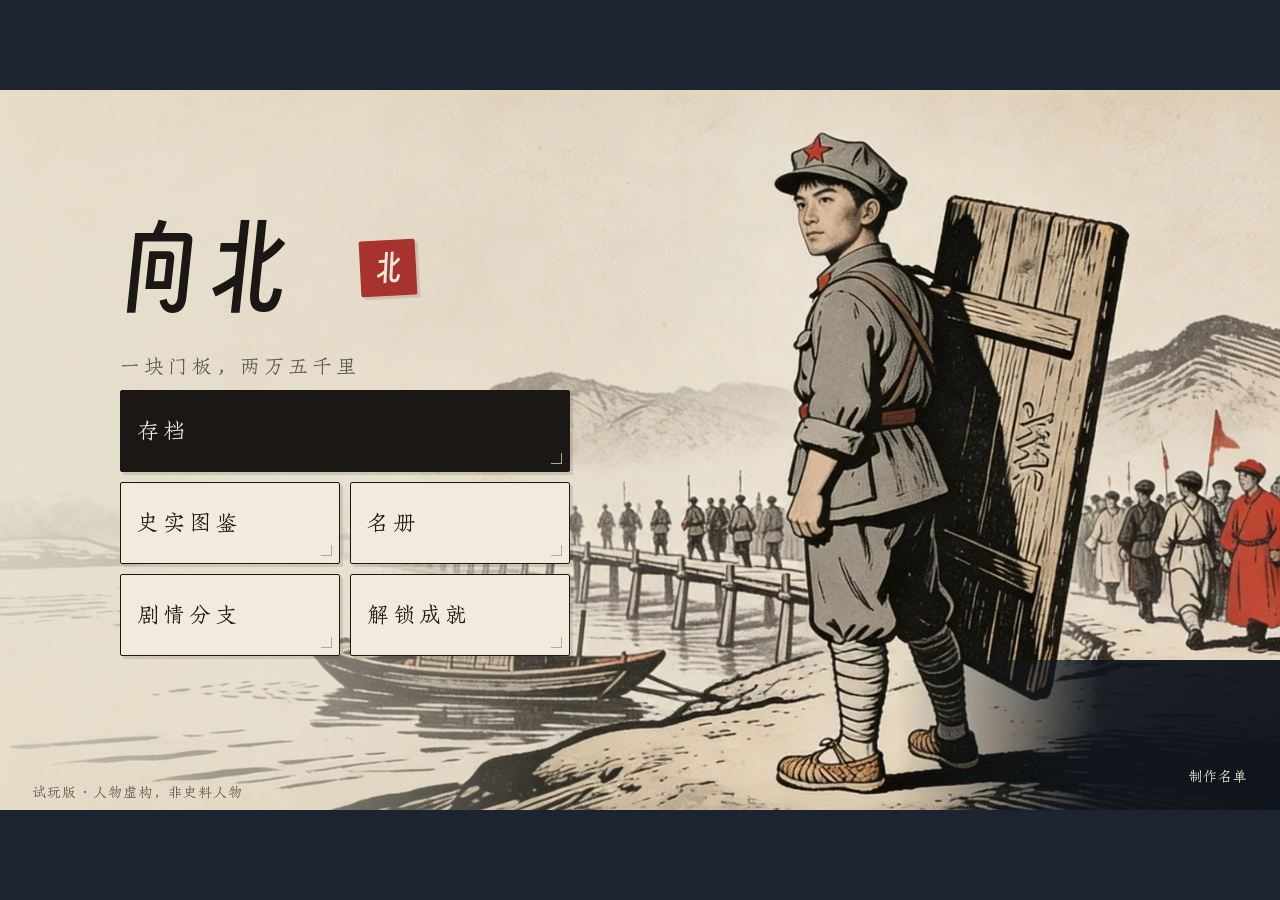
==== project/index.html @ ef91f8e1 "feat: 剧情回顾与 v1.7.0-dev 本地打包（步骤十六） - 剧情回顾：VN 右上入口，全屏深墨蓝两栏只读层；单选/多选/记名金色 ➤；超时标默认项；独立键 xiangbei.history" ====
<!DOCTYPE html>
<html lang="zh-CN">
<head>
  <meta charset="utf-8">
  <meta name="viewport" content="width=device-width, initial-scale=1, viewport-fit=cover">
  <title>向北</title>
  <link rel="icon" href="data:,">
  <!-- 片头占位图先发：慢网下先给构图，再由 1600 WebP 替换 -->
  <link rel="preload" as="image" href="./assets/backgrounds/placeholders/plate_title.webp" type="image/webp" fetchpriority="high">
  <link rel="stylesheet" href="./style.css">
</head>
<body>
  <!-- 固定 1280×720 舞台：所有坐标都是舞台坐标（docs/ui-layout.md） -->
  <div id="stage" data-scene="title">
    <!-- 单画布：标题 / 地图 / VN 共用的程序化版画底（art.js 绘制，不接收点击） -->
    <canvas id="stage-art" class="stage-art" width="1280" height="720" aria-hidden="true"></canvas>

    <!-- 标题画面：ui-layout §2 -->
    <section id="scene-title" class="scene" aria-label="标题画面">
      <h1 class="title-main"><button type="button" class="title-main__button" data-action="init-game" aria-label="向北 · 点击初始化游戏">向北</button></h1>
      <span class="title-seal" aria-hidden="true">北</span>
      <p class="title-sub">一块门板，两万五千里</p>
      <div id="title-menu" class="title-menu" role="menu" aria-label="主菜单">
        <button type="button" class="menu-button xb-btn xb-btn--primary menu-button--wide" role="menuitem" data-action="saves">存档</button>
        <button type="button" class="menu-button xb-btn" role="menuitem" data-action="codex">史实图鉴</button>
        <button type="button" class="menu-button xb-btn" role="menuitem" data-action="roster-gallery">名册</button>
        <button type="button" class="menu-button xb-btn" role="menuitem" data-action="branch">剧情分支</button>
        <button type="button" class="menu-button xb-btn" role="menuitem" data-action="achievements">解锁成就</button>
      </div>
      <p class="title-version">试玩版 · 人物虚构，非史料人物</p>
      <a class="title-credits" href="./CREDITS.txt" target="_blank" rel="noopener">制作名单</a>
    </section>

    <!-- 地图画面：ui-layout §1.5 -->
    <section id="scene-map" class="scene" aria-label="长征路线图" hidden>
      <h2 class="map-title">往北</h2>
      <p class="map-sub">一条路，七段</p>
      <svg id="map-route" class="map-route" viewBox="0 0 1280 720" aria-hidden="true" focusable="false">
        <polyline points="186,592 346,532 506,482 676,412 826,332 986,252 1146,162"></polyline>
      </svg>
      <div id="map-stations" class="map-stations"></div>
      <p class="map-hint">点亮的站点可以进入；其余还在路上</p>
    </section>

    <!-- 对话画面：ui-layout §1 + §7 -->
    <section id="scene-vn" class="scene" aria-label="对话" hidden>
      <p id="vn-chapter" class="vn-chapter"></p>
      <p id="vn-condition" class="vn-condition" aria-live="polite"><span>状态</span><b>良好</b></p>
      <button type="button" id="vn-pack-button" class="vn-pack-button" data-action="pack">物资 <span id="vn-pack-count">0/4</span></button>

      <!-- 自动 / 跳过：只在线性节点显示 -->
      <div id="vn-toolbar" class="vn-toolbar" hidden>
        <button type="button" id="vn-auto" class="vn-tool" aria-pressed="false" data-action="auto">自动</button>
        <button type="button" id="vn-skip" class="vn-tool" aria-pressed="false" data-action="skip">跳过</button>
      </div>

      <button type="button" class="vn-pause" data-action="pause" aria-label="暂停">Ⅱ</button>
      <button type="button" id="vn-history-button" class="vn-history-button" data-action="history" aria-haspopup="dialog">回顾</button>

      <div id="vn-dialogue" class="vn-dialogue">
        <p id="vn-name" class="vn-name"></p>
        <p id="vn-text" class="vn-text"></p>
        <span id="vn-next" class="vn-next" aria-hidden="true">▼</span>
      </div>

      <p id="vn-choice-prompt" class="vn-choice-prompt" hidden></p>
      <div id="vn-choices" class="vn-choices" role="group" aria-label="选项" hidden></div>

      <!-- 多选：行囊/弃物。整卡可点，数字键切换，Enter 确认；没有倒计时 -->
      <div id="vn-multichoice" class="vn-multichoice" role="group" aria-label="多选" hidden>
        <p id="vn-multi-prompt" class="vn-multi-prompt"></p>
        <div id="vn-multi-options" class="vn-multi-options"></div>
        <div class="vn-multi-foot">
          <p id="vn-multi-status" class="vn-multi-status" aria-live="polite"></p>
          <button type="button" id="vn-multi-confirm" class="xb-btn xb-btn--primary vn-multi-confirm" data-action="multi-confirm" disabled>确认</button>
        </div>
      </div>

      <!-- 点名 / 记名：DOM 覆盖层，不走小游戏画布 -->
      <div id="vn-interact" class="vn-interact" role="group" aria-label="点名" hidden>
        <div class="vn-interact__panel">
          <p id="interact-kicker" class="vn-interact__kicker"></p>
          <p id="interact-name" class="vn-interact__name"></p>
          <p id="interact-status" class="vn-interact__status"></p>
          <div class="vn-interact__bar"><i id="interact-progress"></i></div>
          <div id="interact-names" class="vn-interact__names"></div>
          <button type="button" id="interact-answer" class="xb-btn vn-interact__answer" data-action="interact-answer">替他答到</button>
          <p id="interact-live" class="sr-only" aria-live="polite"></p>
        </div>
      </div>

      <div id="vn-result" class="vn-result" role="group" aria-label="结算" hidden></div>

      <!-- 章节标题卡：全屏，等玩家点击/回车后再继续 -->
      <div id="vn-title-card" class="xb-title-card" role="presentation" hidden>
        <p id="vn-title-chapter" class="xb-title-card__chapter"></p>
        <div class="xb-title-card__rule"></div>
        <p id="vn-title-sub" class="xb-title-card__sub"></p>
        <p id="vn-title-place" class="xb-title-card__place" hidden></p>
        <p class="xb-title-card__hint">点击继续</p>
      </div>

      <!-- 状态变化：顶部居中，只读，不挡点击；多行时一屏最多三条 -->
      <div id="status-notice" class="xb-status-notice" role="status" aria-live="polite" aria-atomic="true" hidden>
        <p class="xb-status-notice__kicker">状态变化</p>
        <ul id="status-notice-list" class="xb-status-notice__list"></ul>
      </div>

      <!-- 分页量具：屏外，与正文同字号同宽，只用来量行数；不能 display:none -->
      <p id="vn-measure" class="vn-measure" aria-hidden="true"></p>
    </section>

    <!-- 结局：点名 + 数字 + 五张精神卡（ui-layout §8） -->
    <section id="scene-ending" class="scene" aria-label="结局" hidden>
      <div id="ending-panel" class="xb-ending">
        <h2 id="ending-title" class="xb-ending__title"></h2>
        <p id="ending-date" class="xb-ending__date"></p>
        <p id="ending-lede" class="xb-ending__lede"></p>
        <p id="ending-route" class="xb-ending__route"></p>
        <div class="xb-ending__cols">
          <div class="xb-ending__names-wrap">
            <h3 class="xb-ending__label">点名</h3>
            <ol id="ending-names" class="xb-ending__names"></ol>
          </div>
          <div class="xb-ending__stats-wrap">
            <h3 class="xb-ending__label">数字</h3>
            <p id="ending-stats" class="xb-ending__stats"></p>
          </div>
        </div>
        <section id="ending-achievements" class="xb-ending__achievements" aria-labelledby="ending-achievements-title">
          <h3 id="ending-achievements-title" class="xb-ending__achievements-title">此周目解锁的成就有：</h3>
          <div id="ending-achievement-chips" class="xb-ending__achievement-chips"></div>
          <p id="ending-achievements-count" class="xb-ending__achievements-count"></p>
        </section>
        <div id="ending-cards" class="xb-ending__cards" aria-label="五张精神卡"></div>
        <p id="ending-disclaimer" class="xb-ending__disclaimer"></p>
        <div class="xb-ending__actions">
          <button type="button" id="ending-branch" class="xb-btn" data-action="ending-branch">查看剧情分支</button>
          <button type="button" id="ending-codex" class="xb-btn" data-action="ending-codex">史实图鉴</button>
          <button type="button" id="ending-home" class="xb-btn xb-btn--primary" data-action="ending-home">回到标题</button>
        </div>
      </div>
    </section>

    <!-- 特效层：墨色横擦转场 + 软闪白；不接收点击，不朗读 -->
    <div id="fx-layer" class="fx-layer" aria-hidden="true">
      <div class="fx-wipe"></div>
      <div class="fx-flash"></div>
    </div>

    <!-- 暂停遮罩：继续 / 设置 / 返回地图 / 回到标题（ui-layout §7） -->
    <div id="pause" class="overlay" hidden>
      <div id="pause-menu" class="pause-panel" role="dialog" aria-modal="true" aria-label="暂停">
        <p class="pause-title">暂停</p>
        <button type="button" class="pause-button" data-action="resume">继续</button>
        <button type="button" class="pause-button" data-action="save">保存</button>
        <button type="button" class="pause-button" data-action="open-settings">设置</button>
        <button type="button" class="pause-button" data-action="codex">史实图鉴</button>
        <button type="button" class="pause-button" data-action="branch">剧情分支</button>
        <button type="button" class="pause-button" data-action="achievements">解锁成就</button>
        <button type="button" class="pause-button" data-action="open-roster">花名册</button>
        <button type="button" class="pause-button" data-action="pause-map">返回地图</button>
        <button type="button" class="pause-button" data-action="pause-title">回到标题</button>
      </div>

      <div id="vn-settings" class="xb-settings" role="dialog" aria-modal="true" aria-label="设置" hidden>
        <p class="pause-title">设置</p>
        <div class="xb-settings__row">
          <span class="xb-settings__label">文字速度</span>
          <div class="xb-settings__control">
            <input id="set-speed" class="xb-range" type="range" min="10" max="60" step="5" value="30" aria-label="文字速度">
            <span id="set-speed-value" class="xb-settings__value">30 字/秒</span>
          </div>
        </div>
        <div class="xb-settings__row">
          <span class="xb-settings__label">字号</span>
          <div id="set-scale" class="xb-segmented" role="group" aria-label="字号">
            <button type="button" data-scale="1" aria-pressed="true">100%</button>
            <button type="button" data-scale="1.15" aria-pressed="false">115%</button>
            <button type="button" data-scale="1.3" aria-pressed="false">130%</button>
          </div>
        </div>
        <div class="xb-settings__row">
          <span class="xb-settings__label">音量<small class="xb-settings__hint">首次点击后生效</small></span>
          <div class="xb-settings__control">
            <input id="set-volume" class="xb-range" type="range" min="0" max="100" step="5" value="60" aria-label="音量">
            <span id="set-volume-value" class="xb-settings__value">60</span>
          </div>
        </div>
        <div class="xb-settings__row">
          <span class="xb-settings__label">配乐<small class="xb-settings__hint">背景音乐</small></span>
          <div class="xb-settings__control">
            <input id="set-music-volume" class="xb-range" type="range" min="0" max="100" step="5" value="100" aria-label="配乐音量">
            <span id="set-music-volume-value" class="xb-settings__value">100</span>
          </div>
        </div>
        <div class="xb-settings__row">
          <span class="xb-settings__label">环境音<small class="xb-settings__hint">风、水、火</small></span>
          <div class="xb-settings__control">
            <input id="set-env-volume" class="xb-range" type="range" min="0" max="100" step="5" value="100" aria-label="环境音音量">
            <span id="set-env-volume-value" class="xb-settings__value">100</span>
          </div>
        </div>
        <div class="xb-settings__row">
          <span class="xb-settings__label">静音</span>
          <button type="button" id="set-muted" class="xb-switch" role="switch" aria-checked="false" aria-label="静音"></button>
        </div>
        <div class="xb-settings__row">
          <span class="xb-settings__label">减少动效</span>
          <button type="button" id="set-motion" class="xb-switch" role="switch" aria-checked="false" aria-label="减少动效"></button>
        </div>
        <div class="xb-settings__row">
          <span class="xb-settings__label">跳读已读</span>
          <button type="button" id="set-skip" class="xb-switch" role="switch" aria-checked="false" aria-label="跳读已读"></button>
        </div>
        <button type="button" class="pause-button" data-action="close-settings">返回</button>
      </div>

      <div id="vn-roster" class="xb-roster" role="dialog" aria-modal="true" aria-label="花名册" tabindex="-1" hidden>
        <p class="pause-title">花名册</p>
        <p class="xb-roster__hint">这一路上，名册里记下的人。</p>
        <ol id="roster-list" class="xb-roster__list"></ol>
        <p id="roster-foot" class="xb-roster__foot"></p>
        <button type="button" class="pause-button" data-action="close-roster">返回</button>
      </div>
    </div>

    <!-- 史实注：单张弹窗，四块（标题 / 类型 / 正文 / 出处）+ 争议行（ui-layout §7） -->
    <div id="codex" class="xb-modal xb-codex" role="dialog" aria-modal="true" aria-labelledby="codex-title" hidden>
      <button type="button" id="codex-close" class="xb-modal__close" aria-label="关闭">×</button>
      <h2 id="codex-title" class="xb-modal__title"></h2>
      <div id="codex-badges" class="xb-codex__badges"></div>
      <div id="codex-figure" class="xb-codex__figure" hidden></div>
      <div id="codex-body" class="xb-codex__body" tabindex="0"></div>
      <p id="codex-note" class="xb-codex__note" hidden></p>
      <p id="codex-source" class="xb-codex__source"></p>
      <p id="codex-image-note" class="xb-codex__asset-note" hidden></p>
      <p class="xb-codex__disclaimer">人物虚构，非史料人物。</p>
    </div>

    <!-- 剧情分支：只读歧路图；标题 / 结局 / 暂停三入口共用。未走到的章节与结局灰 -->
    <div id="branch-map" class="xb-branch" role="dialog" aria-modal="true" aria-labelledby="branch-title" hidden>
      <div class="xb-branch__sky" aria-hidden="true"></div>
      <header class="xb-branch__head">
        <div class="xb-branch__brand">
          <p class="xb-branch__kicker">命路歧图 · 只看你走过的</p>
          <h2 id="branch-title" class="xb-branch__title">剧情分支</h2>
          <span class="xb-branch__seal" aria-hidden="true">歧</span>
        </div>
        <p id="branch-count" class="xb-branch__count"></p>
        <button type="button" id="branch-close" class="xb-modal__close xb-branch__close" data-action="branch-close" aria-label="关闭剧情分支">×</button>
      </header>
      <div class="xb-branch__body">
        <div id="branch-chapters" class="xb-branch__chapters" aria-label="七段路线"></div>
        <p id="branch-live" class="xb-branch__live"></p>
        <div class="xb-branch__ends">
          <section class="xb-branch__group xb-branch__group--door" aria-labelledby="branch-door-title">
            <h3 id="branch-door-title" class="xb-branch__group-title">带板 <span>1–5</span></h3>
            <div id="branch-endings-door" class="xb-branch__endings"></div>
          </section>
          <section class="xb-branch__group xb-branch__group--nodoor" aria-labelledby="branch-nodoor-title">
            <h3 id="branch-nodoor-title" class="xb-branch__group-title">空手 <span>6–10</span></h3>
            <div id="branch-endings-nodoor" class="xb-branch__endings"></div>
          </section>
          <section class="xb-branch__group xb-branch__group--bad" aria-labelledby="branch-bad-title">
            <h3 id="branch-bad-title" class="xb-branch__group-title">坏结局 <span>11</span></h3>
            <div id="branch-endings-bad" class="xb-branch__endings"></div>
          </section>
        </div>
        <p class="xb-branch__hint">点章节看这一章的抉择；点结局看门板、救人与点名。未走到的仍留在雾里。</p>
      </div>

      <div id="branch-detail" class="xb-branch-detail" role="dialog" aria-modal="true" aria-labelledby="branch-detail-title" hidden>
        <div class="xb-branch-detail__panel">
          <button type="button" id="branch-detail-close" class="xb-modal__close" data-action="branch-detail-close" aria-label="关闭详情">×</button>
          <p id="branch-detail-kicker" class="xb-branch-detail__kicker"></p>
          <h3 id="branch-detail-title" class="xb-branch-detail__title"></h3>
          <p id="branch-detail-sub" class="xb-branch-detail__sub"></p>
          <div id="branch-detail-body" class="xb-branch-detail__body" tabindex="0"></div>
        </div>
      </div>
    </div>

    <!-- 史实图鉴：7 张，3+3+1；锁卡点击只提示 -->
    <div id="codex-gallery" class="xb-gallery" role="dialog" aria-modal="true" aria-labelledby="gallery-title" hidden>
      <div class="xb-gallery__panel">
        <button type="button" id="gallery-close" class="xb-modal__close" data-action="gallery-close" aria-label="关闭图鉴">×</button>
        <h2 id="gallery-title" class="xb-gallery__title">史实图鉴</h2>
        <p id="gallery-count" class="xb-gallery__count"></p>
        <div id="gallery-grid" class="xb-gallery__grid"></div>
        <p class="xb-gallery__asset-note">照片说明：部分场景图为1967年或当代拍摄，作历史氛围示意，非1935年现场；来源与授权见制作名单。</p>
        <p class="xb-gallery__hint">已解锁的卡片可以打开；其余卡片在对应章节记入。</p>
      </div>
    </div>

    <!-- 名册回廊：只读，记四路人物命运的应到/未到/谁替答，不记分数 -->
    <div id="roster-gallery" class="xb-gallery xb-roster-gallery" role="dialog" aria-modal="true" aria-labelledby="roster-gallery-title" hidden>
      <div class="xb-gallery__panel">
        <button type="button" id="roster-gallery-close" class="xb-modal__close" data-action="roster-gallery-close" aria-label="关闭名册">×</button>
        <h2 id="roster-gallery-title" class="xb-gallery__title">名册</h2>
        <p id="roster-gallery-count" class="xb-gallery__count"></p>
        <div id="roster-gallery-pages" class="xb-roster-pages"></div>
        <p class="xb-gallery__hint">这里只记名字，不记分数。</p>
      </div>
    </div>

    <!-- 解锁成就：标题 / 暂停 / 结局三入口共用；锁定卡只显示词条名与“未解锁” -->
    <div id="achievement-panel" class="xb-achievements" role="dialog" aria-modal="true" aria-labelledby="achievement-title" hidden>
      <div class="xb-achievements__panel">
        <button type="button" id="achievement-close" class="xb-modal__close" data-action="achievement-close" aria-label="关闭成就">×</button>
        <header class="xb-achievements__head">
          <p class="xb-achievements__kicker">一路走来的选择</p>
          <h2 id="achievement-title" class="xb-achievements__title">解锁成就</h2>
          <p id="achievement-count" class="xb-achievements__count"></p>
        </header>
        <div id="achievement-tabs" class="xb-achievements__tabs" role="tablist" aria-label="按章节查看成就"></div>
        <div id="achievement-grid" class="xb-achievements__grid" role="tabpanel"></div>
        <p class="xb-achievements__hint">已解锁的成就可点开查看原因；灰色框还没有走到。</p>
      </div>

      <div id="achievement-detail" class="xb-achievement-detail" role="dialog" aria-modal="true" aria-labelledby="achievement-detail-title" hidden>
        <div class="xb-achievement-detail__panel">
          <button type="button" id="achievement-detail-close" class="xb-modal__close" data-action="achievement-detail-close" aria-label="关闭成就详情">×</button>
          <p id="achievement-detail-kicker" class="xb-achievement-detail__kicker"></p>
          <h3 id="achievement-detail-title" class="xb-achievement-detail__title"></h3>
          <div id="achievement-detail-body" class="xb-achievement-detail__body" tabindex="0"></div>
        </div>
      </div>
    </div>

    <!-- 物资：随时可开；限时选项期间禁用。差状态复用同一面板做警告。 -->
    <div id="pack-panel" class="xb-pack-overlay" role="dialog" aria-modal="true" aria-labelledby="pack-title" hidden>
      <div class="xb-pack">
        <p id="pack-warning" class="xb-pack__warning" hidden></p>
        <h2 id="pack-title" class="xb-pack__title">物资</h2>
        <p id="pack-summary" class="xb-pack__summary"></p>
        <div id="pack-list" class="xb-pack__list"></div>
        <p id="pack-note" class="xb-pack__note"></p>
        <div class="xb-pack__actions">
          <button type="button" id="pack-close" class="xb-btn" data-action="pack-close">关闭</button>
          <button type="button" id="pack-continue" class="xb-btn xb-btn--primary" data-action="pack-continue" hidden>继续（不使用）</button>
        </div>
      </div>
    </div>

    <!-- 状态“差”：先警告；同意开物资栏，拒绝按死亡路线收口 -->
    <div id="danger-modal" class="xb-door-modal" role="dialog" aria-modal="true" aria-labelledby="danger-title" hidden>
      <div class="xb-door">
        <h2 id="danger-title" class="xb-door__title">状态：差</h2>
        <p class="xb-door__body">当前你的状态已不足以支撑继续行进，请立刻补充物资恢复体力。</p>
        <div class="xb-danger__actions">
          <button type="button" id="danger-accept" class="xb-btn xb-btn--primary" data-action="danger-accept">同意</button>
          <button type="button" id="danger-refuse" class="xb-btn" data-action="danger-refuse">拒绝</button>
        </div>
      </div>
    </div>

    <!-- 门板舍弃：只在草地结算、条件 A/B/C 全不满足时出现 -->
    <div id="door-modal" class="xb-door-modal" role="dialog" aria-modal="true" aria-labelledby="door-title" hidden>
      <div class="xb-door">
        <h2 id="door-title" class="xb-door__title">必须舍弃门板</h2>
        <p class="xb-door__body">由于你体力透支，或帮手不足，无法将门板带到终点，你必须舍弃。</p>
        <button type="button" id="door-discard" class="xb-btn xb-btn--primary" data-action="door-discard">舍弃门板</button>
      </div>
    </div>

    <!-- 剧情回顾：游玩中只读翻看前面的对话与选择；按档隔离，不写主档 -->
    <div id="history-panel" class="xb-history" role="dialog" aria-modal="true" aria-labelledby="history-title" hidden>
      <div class="xb-history__panel">
        <header class="xb-history__head">
          <span class="xb-history__seal" aria-hidden="true"></span>
          <h2 id="history-title" class="xb-history__title">剧情回顾</h2>
        </header>
        <button type="button" id="history-close" class="xb-history__close" data-action="history-close" aria-label="关闭剧情回顾">×</button>
        <div id="history-body" class="xb-history__body" tabindex="0">
          <p id="history-empty" class="xb-history__empty">还没有走过的对话。</p>
          <div id="history-list" class="xb-history__list"></div>
        </div>
      </div>
    </div>

    <!-- 存档列表：标题菜单唯一入口；已完结档点开是整页结局回顾 -->
    <div id="saves-panel" class="xb-saves" role="dialog" aria-modal="true" aria-labelledby="saves-title" hidden>
      <div class="xb-saves__panel">
        <button type="button" id="saves-close" class="xb-modal__close" data-action="saves-close" aria-label="关闭存档">×</button>
        <header class="xb-saves__head">
          <p class="xb-saves__kicker">一块门板，两万五千里</p>
          <h2 id="saves-title" class="xb-saves__title">存档</h2>
          <p id="saves-count" class="xb-saves__count"></p>
        </header>
        <div class="xb-saves__actions">
          <button type="button" id="save-new" class="xb-btn xb-btn--primary" data-action="save-new">开启新档</button>
          <button type="button" id="save-latest" class="xb-btn" data-action="save-latest">上次玩到</button>
          <button type="button" id="save-delete" class="xb-btn" data-action="save-delete">删除存档</button>
        </div>
        <div class="xb-saves__list-wrap">
          <div id="saves-list" class="xb-saves__list" role="group" aria-label="存档列表"></div>
          <p id="saves-empty" class="xb-saves__empty">还没有存档。点「开启新档」，从于都河出发。</p>
        </div>
        <div id="saves-delete-bar" class="xb-saves__delete-bar" hidden>
          <p id="saves-delete-count" class="xb-saves__delete-count">已选 0 个</p>
          <div class="xb-saves__delete-actions">
            <button type="button" id="saves-delete-confirm" class="xb-btn xb-btn--primary" data-action="save-delete-confirm">确认</button>
            <button type="button" id="saves-delete-cancel" class="xb-btn" data-action="save-delete-cancel">取消</button>
          </div>
        </div>
        <p id="saves-hint" class="xb-saves__hint"></p>
      </div>
    </div>

    <!-- 通用二选一确认：开新档 / 上次玩到 / 删档 / 初始化 / 继续某档 -->
    <div id="save-confirm" class="xb-door-modal xb-save-confirm" role="dialog" aria-modal="true" aria-labelledby="save-confirm-title" hidden>
      <div class="xb-door">
        <h2 id="save-confirm-title" class="xb-door__title"></h2>
        <p id="save-confirm-body" class="xb-door__body" hidden></p>
        <div class="xb-danger__actions">
          <button type="button" id="save-confirm-yes" class="xb-btn xb-btn--primary" data-action="save-confirm-yes">是</button>
          <button type="button" id="save-confirm-no" class="xb-btn" data-action="save-confirm-no">否</button>
        </div>
      </div>
    </div>

    <div id="toast" role="status" aria-live="polite"></div>
    <div id="autosave-notice" class="xb-autosave" role="status" aria-live="polite" aria-atomic="true" aria-hidden="true"></div>
    <pre id="debug" hidden></pre>
  </div>

  <div id="orientation">
    <p>请把手机横过来</p>
    <p class="orientation-hint">如果转动手机没有反应，请点右上角菜单，选择“在浏览器打开”。</p>
  </div>

  <!-- 顺序固定：art → story → engine；全部经典 script，不用 module -->
  <script src="./art.js"></script>
  <script src="./story.js"></script>
  <script src="./engine.js"></script>
</body>
</html>
---- project/style.css ----
/* 《向北》style.css —— 步骤二：视觉系统（令牌 + 组件壳 + 舞台）
   规格见 docs/visual-system.md 与 docs/ui-layout.md；组件规则里只允许 var()，禁止再写色值。 */

/* ---------- 字体：OFL 子集随包，系统字体兜底 ----------
   子集只含游戏实际用字；缺字时回退系统宋体/黑体。
   授权见 assets/fonts/OFL-Zhuque.txt 与 OFL-Smiley.txt。 */
@font-face {
  font-family: "XB Smiley";
  src: url("./assets/fonts/smiley-game.woff2") format("woff2");
  font-display: swap;
}

@font-face {
  font-family: "XB Zhuque";
  src: url("./assets/fonts/zhuque-game.woff2") format("woff2");
  font-display: swap;
}

/* ---------- 令牌：唯一可以写色值的地方 ---------- */
:root {
  /* 五色 */
  --paper: #E8E1D0;
  --ink: #1A1714;
  --cinnabar: #A8322D;
  --ember: #D97A2B;
  --night: #1B2430;

  /* 派生色 */
  --paper-hi: #F1EBDD;
  --paper-lo: #DCD2BC;
  --ink-muted: #5C564D;
  --night-deep: #10161D;
  --scrim: rgba(16, 22, 29, 0.62);
  --overlay: rgba(16, 22, 29, 0.78);
  --title-map-scrim: linear-gradient(90deg, rgba(11, 14, 19, 0.96) 0%, rgba(11, 14, 19, 0.9) 34%, rgba(11, 14, 19, 0.48) 58%, rgba(11, 14, 19, 0.04) 82%);
  --chapter-photo-scrim: linear-gradient(90deg, rgba(11, 14, 19, 0.97) 0%, rgba(11, 14, 19, 0.9) 30%, rgba(11, 14, 19, 0.52) 56%, rgba(11, 14, 19, 0.08) 84%);
  --codex-caption-scrim: linear-gradient(0deg, rgba(11, 14, 19, 0.82), transparent);
  --title-photo-left-scrim: linear-gradient(90deg,
    rgba(232, 225, 208, 0.82) 0%,
    rgba(232, 225, 208, 0.58) 22%,
    rgba(232, 225, 208, 0.18) 42%,
    rgba(232, 225, 208, 0) 62%);
  --title-photo-bottom-scrim: linear-gradient(to left,
    rgba(16, 22, 29, 0.97) 0%,
    rgba(16, 22, 29, 0.94) 14%,
    rgba(16, 22, 29, 0.55) 20%,
    rgba(16, 22, 29, 0) 30%);
  --title-map-shadow: 0 1px 14px rgba(0, 0, 0, 0.65);
  --title-sub-shadow: 0 1px 10px rgba(0, 0, 0, 0.7);
  --shadow: rgba(26, 23, 20, 0.18);
  --ink-a12: rgba(26, 23, 20, 0.12);
  --ink-a20: rgba(26, 23, 20, 0.2);
  --ink-a30: rgba(26, 23, 20, 0.3);
  --ink-a45: rgba(26, 23, 20, 0.45);
  --paper-a72: rgba(232, 225, 208, 0.72);
  /* 歧路图专用夜色：全部在此定义，组件只引用令牌（check-build C10）。 */
  --branch-sky-top: #0d1620;
  --branch-sky: #0b1119;
  --branch-sky-deep: #080d13;
  --branch-star-hi: rgba(241, 235, 221, 0.72);
  --branch-star-mid: rgba(241, 235, 221, 0.62);
  --branch-star-low: rgba(241, 235, 221, 0.48);
  --branch-star-faint: rgba(241, 235, 221, 0.55);
  --branch-glow: rgba(58, 82, 105, 0.42);
  --branch-warm: rgba(168, 50, 45, 0.12);
  --branch-sky-shadow: rgba(0, 0, 0, 0.7);
  --branch-seal-shadow: rgba(0, 0, 0, 0.35);
  --branch-card: #18222d;
  --branch-edge: rgba(232, 225, 208, 0.5);
  --branch-edge-soft: rgba(232, 225, 208, 0.28);
  --branch-edge-faint: rgba(232, 225, 208, 0.26);
  --branch-scrim-top: rgba(8, 13, 19, 0.06);
  --branch-scrim-bottom: rgba(8, 13, 19, 0.88);
  --branch-title-shadow: rgba(0, 0, 0, 0.9);
  --branch-ring: rgba(168, 50, 45, 0.45);
  --branch-ring-soft: rgba(168, 50, 45, 0.25);
  --branch-current-ink: #f0b3aa;
  --branch-group-meta: rgba(232, 225, 208, 0.45);
  --branch-card-bg: rgba(232, 225, 208, 0.055);
  --branch-card-unlocked: rgba(232, 225, 208, 0.12);
  --branch-card-locked: rgba(232, 225, 208, 0.025);
  --branch-hint-ink: rgba(232, 225, 208, 0.46);
  --branch-detail-scrim: rgba(4, 8, 12, 0.74);
  --branch-panel-shadow: rgba(0, 0, 0, 0.34);
  --branch-node-hover: rgba(26, 23, 20, 0.035);
  /* 剧情回顾：近黑底、纸白台词、唯一的金色留给玩家选择。 */
  --history-bg: #080D13;
  --history-choice: #F2C45C;
  --history-rule: rgba(232, 225, 208, 0.18);
  --history-prompt: rgba(232, 225, 208, 0.55);
  --history-speaker: rgba(232, 225, 208, 0.72);
  --history-scroll-thumb: rgba(232, 225, 208, 0.22);
  --focus-color: #A8322D;
  --focus-gap: #F1EBDD;

  /* 纸纹：两层细纹 + 极淡高光，不引图片。
     周期取 5px/7px 而不是 3px/4px——太密会形成网格，看着像坐标纸不像纸。 */
  --paper-texture:
    repeating-linear-gradient(0deg, rgba(26, 23, 20, 0.015) 0 1px, transparent 1px 5px),
    repeating-linear-gradient(90deg, rgba(26, 23, 20, 0.012) 0 1px, transparent 1px 7px),
    radial-gradient(90% 70% at 20% 10%, rgba(241, 235, 221, 0.035), transparent 55%);

  /* 字体：得意黑只给最大标题，其余用朱雀仿宋。 */
  --font-display: "XB Smiley", "Smiley Sans", "得意黑", "Microsoft YaHei", "PingFang SC", "Noto Sans CJK SC", sans-serif;
  --font-title: "XB Zhuque", "Zhuque Fangsong", "Songti SC", "SimSun", "Noto Serif CJK SC", serif;
  --font-body: "XB Zhuque", "Zhuque Fangsong", "Songti SC", "SimSun", "Noto Serif CJK SC", serif;
  --font-num: "Consolas", "SFMono-Regular", "Courier New", monospace;

  /* 字号 / 行高 / 字距 */
  --fs-title: 96px;
  --fs-subtitle: 20px;
  --fs-chapter: 44px;
  --fs-h2: 28px;
  --fs-body: 26px;
  --fs-choice: 22px;
  --fs-name: 18px;
  --fs-note: 18px;
  --fs-small: 14px;
  --lh-title: 1;
  --lh-body: 1.8;
  --lh-choice: 1.45;
  --lh-note: 1.7;
  --ls-title: 12px;
  --ls-chapter: 8px;
  --ls-button: 4px;

  /* 间距 / 边框 / 圆角 */
  --space-1: 4px;
  --space-2: 8px;
  --space-3: 12px;
  --space-4: 16px;
  --space-5: 24px;
  --space-6: 32px;
  --space-7: 64px;
  --space-8: 96px;
  --border: 1px;
  --border-strong: 2px;
  --border-accent: 4px;
  --radius: 2px;

  /* 层级 */
  --z-art: 0;
  --z-scene: 1;
  --z-figure: 10;
  --z-hud: 20;
  --z-dialogue: 30;
  --z-choice: 40;
  --z-modal: 50;
  --z-transition: 60;
  --z-pause: 80;
  --z-gallery: 82;
  --z-saves: 83;
  --z-codex: 84;
  --z-history: 85;
  --z-branch: 86;
  --z-branch-detail: 88;
  --z-save-confirm: 89;
  --z-toast: 90;
  --z-debug: 95;
  --z-orientation: 100;

  /* 动效 / 焦点 / 舞台 */
  --dur-fast: 120ms;
  --dur-med: 240ms;
  --dur-slow: 480ms;
  --dur-transition: 480ms;
  --dur-flash: 120ms;
  --dur-shake: 180ms;
  --dur-strike: 420ms;
  --strike-stagger: 90ms;
  --fx-flash-opacity: 0.12;
  --fx-shake-distance: 2px;
  --ease-out: cubic-bezier(0.2, 0.7, 0.3, 1);
  --ease-in: cubic-bezier(0.4, 0, 1, 1);
  --focus-w: 2px;
  --focus-offset: 2px;

  --stage-w: 1280px;
  --stage-h: 720px;
  --scale: 1;

  /* 阅读层（步骤三）：正文缩放与选项计时条进度 */
  --text-scale: 1;
  --choice-progress: 1;
}

/* 低配 / 对照：强制走系统回退栈（?fonts=fallback 触发） */
html.fonts-fallback {
  --font-display: "Microsoft YaHei", "PingFang SC", "Noto Sans CJK SC", sans-serif;
  --font-title: "Songti SC", "SimSun", "Noto Serif CJK SC", serif;
  --font-body: "Songti SC", "SimSun", "Noto Serif CJK SC", serif;
}

/* ---------- 基础层 ---------- */
html,
body {
  margin: 0;
  height: 100%;
  overflow: hidden;
  background: var(--night);
}

#stage {
  position: absolute;
  left: 50%;
  top: 50%;
  width: var(--stage-w);
  height: var(--stage-h);
  margin-left: calc(var(--stage-w) / -2);
  margin-top: calc(var(--stage-h) / -2);
  transform: scale(var(--scale));
  transform-origin: center center;
  background-color: var(--paper);
  background-image: var(--paper-texture);
  color: var(--ink);
  font-family: var(--font-body);
  font-size: var(--fs-body);
  line-height: var(--lh-body);
  overflow: hidden;
}

/* 全站禁选：双击推进剧情、横屏提示与所有面板都不应选中文字；只有滑杆需要拖动。 */
html,
body,
#stage,
#stage * {
  -webkit-user-select: none;
  -moz-user-select: none;
  user-select: none;
  -webkit-touch-callout: none;
}

[hidden] {
  display: none !important;
}

/* 单画布：标题 / 地图 / VN 共用的程序化版画底 */
.stage-art {
  position: absolute;
  inset: 0;
  width: var(--stage-w);
  height: var(--stage-h);
  z-index: var(--z-art);
  display: block;
  pointer-events: none;
}

/* 照片底缓慢推近；不改变布局，只在画布内部裁切。 */
.stage-art.is-photo {
  transform-origin: 50% 52%;
  animation: xb-art-drift 28s ease-in-out infinite alternate;
}

@keyframes xb-art-drift {
  from { transform: scale(1.015) translate3d(0, 0, 0); }
  to { transform: scale(1.05) translate3d(-0.55%, -0.35%, 0); }
}

@media (prefers-reduced-motion: reduce) {
  .stage-art.is-photo {
    animation: none;
    transform: none;
  }
}

.scene {
  position: absolute;
  inset: 0;
  z-index: var(--z-scene);
}

/* ---------- 特效层：墨色横擦 + 软闪白（步骤六） ---------- */
.fx-layer {
  position: absolute;
  inset: 0;
  z-index: var(--z-transition);
  overflow: hidden;
  pointer-events: none;
}

.fx-wipe,
.fx-flash {
  position: absolute;
  inset: 0;
  pointer-events: none;
}

.fx-wipe {
  transform: translateX(-100%);
  opacity: 0;
}

.fx-layer.is-paper .fx-wipe {
  background: linear-gradient(90deg, transparent 0%, var(--paper) 14%, var(--paper-hi) 50%, var(--paper) 86%, transparent 100%);
}

.fx-layer.is-night .fx-wipe {
  background: linear-gradient(90deg, transparent 0%, var(--night-deep) 14%, var(--night) 50%, var(--night-deep) 86%, transparent 100%);
}

.fx-layer.is-wiping .fx-wipe {
  animation: xb-fx-wipe var(--dur-transition) var(--ease-out) both;
}

.fx-flash {
  background: var(--paper-hi);
  opacity: 0;
}

.fx-layer.is-flashing .fx-flash {
  animation: xb-fx-flash var(--dur-flash) var(--ease-out) both;
}

#stage.is-shaking {
  animation: xb-fx-shake var(--dur-shake) linear both;
}

@keyframes xb-fx-wipe {
  0% { transform: translateX(-100%); opacity: 1; }
  100% { transform: translateX(100%); opacity: 1; }
}

@keyframes xb-fx-flash {
  0% { opacity: 0; }
  28% { opacity: var(--fx-flash-opacity); }
  100% { opacity: 0; }
}

@keyframes xb-fx-shake {
  0%, 100% { transform: translateX(0) scale(var(--scale)); }
  25% { transform: translateX(calc(var(--fx-shake-distance) * -1)) scale(var(--scale)); }
  75% { transform: translateX(var(--fx-shake-distance)) scale(var(--scale)); }
}

html {
  /* 手机点按由朱砂焦点环和自绘状态表示；去掉 Edge/Chrome 默认的蓝色 tap highlight。 */
  -webkit-tap-highlight-color: transparent;
}

button {
  font-family: inherit;
  font-size: var(--fs-choice);
  color: inherit;
  background: transparent;
  border: 1px solid transparent;
  cursor: pointer;
  touch-action: manipulation;
}

button:focus-visible,
a:focus-visible,
[tabindex]:focus-visible {
  outline: none;
  box-shadow: 0 0 0 var(--focus-w) var(--focus-color), 0 0 0 calc(var(--focus-w) + var(--focus-offset)) var(--focus-gap);
}

[aria-disabled="true"] {
  cursor: default;
}

@media (prefers-reduced-motion: reduce) {
  * {
    transition: none !important;
    animation: none !important;
  }
}

/* ---------- 标题画面 ---------- */
.title-main {
  position: absolute;
  left: 120px;
  top: 132px;
  margin: 0;
  font-family: var(--font-display);
  font-size: var(--fs-title);
  font-weight: 400;
  line-height: var(--lh-title);
  letter-spacing: var(--ls-title);
  color: var(--ink);
}

.title-seal {
  position: absolute;
  left: 360px;
  top: 150px;
  width: 56px;
  height: 56px;
  display: grid;
  place-items: center;
  background: var(--cinnabar);
  color: var(--paper-hi);
  font-family: var(--font-display);
  font-size: 32px;
  line-height: 1;
  border-radius: var(--radius);
  transform: rotate(-3deg);
  box-shadow: 3px 3px 0 var(--ink-a12);
}

.title-sub {
  position: absolute;
  left: 120px;
  top: 258px;
  margin: 0;
  font-size: var(--fs-subtitle);
  letter-spacing: 4px;
  color: var(--ink-muted);
}

.title-menu {
  position: absolute;
  left: 120px;
  top: 300px;
  width: 450px;
  display: grid;
  grid-template-columns: repeat(2, 220px);
  gap: 10px;
}

/* 开始、继续、剧情分支各占整行；图鉴与名册并排，五个入口落在 844×390 的 44 CSS px 热区之上。 */
.title-menu .menu-button[data-action="start"],
.title-menu .menu-button[data-action="continue"],
.title-menu .menu-button--wide {
  grid-column: 1 / -1;
  width: 450px;
}

.title-menu .menu-button {
  min-height: 82px;
}

.title-version {
  position: absolute;
  left: 32px;
  top: 690px;
  margin: 0;
  font-size: var(--fs-small);
  letter-spacing: 1px;
  color: var(--ink-muted);
}

/* 标题页制作名单入口：静态文本链接，不占主菜单、不弹窗。
   右下角与左下版本行分开，避免 844×390 缩放下互相遮挡。 */
.title-credits {
  position: absolute;
  right: 24px;
  bottom: 10px;
  min-height: 44px;
  display: inline-flex;
  align-items: center;
  padding: 0 8px;
  font-family: var(--font-body);
  font-size: var(--fs-small);
  letter-spacing: 1px;
  color: var(--ink-muted);
  text-decoration: none;
  border-bottom: 1px solid transparent;
}

.title-credits:hover {
  color: var(--ink);
  border-bottom-color: var(--cinnabar);
}

.title-credits:focus-visible {
  outline: 2px solid var(--cinnabar);
  outline-offset: 2px;
}

/* 标题照片底：左侧压纸、右下压暗。
   左压纸保证“向北”和菜单压在人物/山影上仍可读；右下压暗同时收住
   AI 生成图右下角的水印，制作名单链接因此改用纸色。 */
#scene-title::before,
#scene-title::after {
  content: "";
  position: absolute;
  inset: 0;
  pointer-events: none;
  z-index: 0;
}

#scene-title::before {
  background: var(--title-photo-left-scrim);
}

#scene-title::after {
  background: var(--title-photo-bottom-scrim);
  background-size: 100% 150px;
  background-position: bottom;
  background-repeat: no-repeat;
}

.title-main,
.title-seal,
.title-sub,
.title-menu,
.title-version,
.title-credits {
  z-index: 1;
}

.title-credits {
  color: var(--paper-hi);
  text-shadow: 0 1px 2px var(--ink);
}

.title-credits:hover {
  color: var(--paper-hi);
  border-bottom-color: var(--cinnabar);
}

/* ---------- 地图画面 ---------- */
.map-title {
  position: absolute;
  left: 64px;
  top: 48px;
  margin: 0;
  font-family: var(--font-title);
  font-size: var(--fs-chapter);
  font-weight: 400;
  line-height: 1.2;
  letter-spacing: var(--ls-chapter);
  color: var(--ink);
}

.map-sub {
  position: absolute;
  left: 64px;
  top: 108px;
  margin: 0;
  font-size: var(--fs-note);
  letter-spacing: 2px;
  color: var(--ink-muted);
}

.map-route {
  position: absolute;
  inset: 0;
  width: var(--stage-w);
  height: var(--stage-h);
  pointer-events: none;
}

.map-route polyline {
  fill: none;
  stroke: var(--ink-a30);
  stroke-width: 2;
  stroke-dasharray: 6 6;
}

.map-stations {
  position: absolute;
  inset: 0;
}

.map-station {
  position: absolute;
  display: flex;
  flex-direction: column;
  align-items: flex-start;
  justify-content: center;
  gap: 2px;
  padding: 6px 10px;
  text-align: left;
  background: var(--paper-hi);
  border: var(--border) solid var(--ink-a20);
  border-radius: var(--radius);
  box-shadow: 2px 2px 0 var(--ink-a12);
  transition: border-color var(--dur-fast) var(--ease-out), transform var(--dur-fast) var(--ease-out);
}

.map-station:hover {
  border-color: var(--ink);
  transform: translateY(-1px);
}

.map-station:focus-visible {
  border-color: var(--cinnabar);
}

.station-order {
  font-family: var(--font-num);
  font-size: 11px;
  letter-spacing: 1px;
  color: var(--cinnabar);
}

.station-name {
  font-size: 20px;
  line-height: 1.2;
}

.station-state {
  font-size: var(--fs-small);
  line-height: 1.2;
  color: var(--ink-muted);
}

.map-station.is-locked {
  background: var(--paper-lo);
  border-style: dashed;
  box-shadow: none;
}

.map-station.is-locked .station-order,
.map-station.is-locked .station-name {
  color: var(--ink-muted);
}

.map-hint {
  position: absolute;
  left: 64px;
  top: 660px;
  margin: 0;
  font-size: var(--fs-note);
  color: var(--ink-muted);
}

/* ---------- VN 画面 ---------- */
.vn-chapter {
  position: absolute;
  left: 32px;
  top: 24px;
  height: 28px;
  margin: 0;
  display: inline-flex;
  align-items: center;
  gap: var(--space-2);
  padding: 0 10px 0 8px;
  font-size: 16px;
  letter-spacing: 2px;
  color: var(--paper);
  background: var(--scrim);
  border-radius: var(--radius);
}

.vn-chapter::before {
  content: "";
  width: 8px;
  height: 8px;
  background: var(--cinnabar);
}

.vn-pause {
  position: absolute;
  left: 1200px;
  top: 24px;
  width: 48px;
  height: 48px;
  font-size: 20px;
  color: var(--paper);
  background: var(--scrim);
  border: var(--border) solid var(--paper-a72);
  border-radius: var(--radius);
}

/* 回顾放在暂停正下方：顶栏从「物资」到暂停已满，不抢自动/跳过的位置。 */
.vn-history-button {
  position: absolute;
  right: 32px;
  top: 84px;
  width: 112px;
  height: 44px;
  z-index: var(--z-dialogue);
  font-size: 16px;
  letter-spacing: 4px;
  color: var(--paper);
  background: var(--scrim);
  border: var(--border) solid var(--paper-a72);
  border-radius: var(--radius);
}

.vn-history-button:focus-visible,
.xb-history__close:focus-visible {
  outline: none;
  box-shadow:
    0 0 0 var(--focus-w) var(--focus-color),
    0 0 0 calc(var(--focus-w) + var(--focus-offset)) var(--focus-gap);
}

.vn-dialogue {
  position: absolute;
  left: 60px;
  top: 560px;
  width: 1160px;
  height: 118px;
  box-sizing: border-box;
  background-color: var(--paper-hi);
  background-image: var(--paper-texture);
  border: var(--border-strong) solid var(--ink);
  border-top: var(--border-accent) solid var(--cinnabar);
  border-radius: var(--radius);
  box-shadow: 4px 4px 0 var(--shadow);
  z-index: var(--z-dialogue);
}

.vn-name {
  position: absolute;
  left: 24px;
  top: -20px;
  margin: 0;
  padding: 2px 10px;
  font-size: var(--fs-name);
  font-weight: bold;
  line-height: 1.2;
  color: var(--cinnabar);
  background: var(--paper-hi);
  border: var(--border) solid var(--ink);
  border-radius: var(--radius);
}

.vn-text {
  position: absolute;
  left: 26px;
  top: 26px;
  width: 1108px;
  height: 66px;
  margin: 0;
  overflow: hidden;
  font-size: var(--fs-body);
  line-height: var(--lh-body);
}

.vn-next {
  position: absolute;
  right: 20px;
  bottom: 8px;
  width: 24px;
  height: 24px;
  font-size: var(--fs-small);
  line-height: 24px;
  text-align: center;
  color: var(--cinnabar);
  animation: breathe 1.6s var(--ease-out) infinite;
}

/* 朱雀仿宋的 ▼ 在 14px 下会缩成小点：箭头单独走系统符号字体。 */
.vn-next__mark {
  font-family: "Segoe UI Symbol", "Apple Symbols", "Noto Sans Symbols 2", sans-serif;
  font-size: 15px;
}

@keyframes breathe {
  0%,
  100% {
    opacity: 0.35;
  }
  50% {
    opacity: 1;
  }
}

/* ---------- 暂停遮罩 ---------- */
.overlay {
  position: absolute;
  inset: 0;
  z-index: var(--z-pause);
  display: flex;
  align-items: center;
  justify-content: center;
  background: var(--overlay);
}

.pause-panel {
  width: 280px;
  box-sizing: border-box;
  padding: var(--space-5);
  display: flex;
  flex-direction: column;
  gap: var(--space-3);
  background-color: var(--paper-hi);
  background-image: var(--paper-texture);
  border: var(--border-strong) solid var(--ink);
  border-top: var(--border-accent) solid var(--cinnabar);
  border-radius: var(--radius);
  box-shadow: 4px 4px 0 var(--shadow);
}

.pause-title {
  margin: 0 0 var(--space-2);
  font-size: var(--fs-name);
  letter-spacing: var(--ls-chapter);
  text-align: center;
  color: var(--ink-muted);
}

.pause-button {
  min-height: 56px;
  font-size: var(--fs-choice);
  letter-spacing: 2px;
  color: var(--ink);
  background: var(--paper);
  border: var(--border) solid var(--ink-a20);
  border-radius: var(--radius);
}

.pause-button:hover {
  border-color: var(--ink);
}

/* ---------- 提示 / 调试 / 横屏 ---------- */
#toast {
  position: absolute;
  left: 320px;
  top: 24px;
  width: 640px;
  box-sizing: border-box;
  z-index: var(--z-toast);
  padding: 12px 20px;
  font-size: var(--fs-note);
  line-height: 1.5;
  color: var(--paper);
  background: var(--ink);
  border-left: var(--border-accent) solid var(--cinnabar);
  border-radius: var(--radius);
  opacity: 0;
  pointer-events: none;
  transition: opacity var(--dur-med) var(--ease-out);
}

#toast.is-visible {
  opacity: 1;
}

/* 章末自动存档：顶部独立纸条，避免与 toast 抢位置；3.5 秒后淡出。 */
#autosave-notice {
  position: absolute;
  left: 50%;
  top: 84px;
  z-index: var(--z-toast);
  box-sizing: border-box;
  padding: 9px 18px;
  font-size: var(--fs-note);
  line-height: 1.4;
  color: var(--ink);
  background: var(--paper);
  border: var(--border) solid var(--ink-a20);
  border-left: var(--border-accent) solid var(--cinnabar);
  border-radius: var(--radius);
  box-shadow: var(--shadow);
  opacity: 0;
  transform: translate(-50%, -8px);
  pointer-events: none;
  transition: opacity var(--dur-med) var(--ease-out), transform var(--dur-med) var(--ease-out);
}

#autosave-notice.is-visible {
  opacity: 1;
  transform: translate(-50%, 0);
}

#debug {
  position: absolute;
  right: 8px;
  top: 8px;
  z-index: var(--z-debug);
  margin: 0;
  padding: 6px 8px;
  font-family: var(--font-num);
  font-size: 12px;
  line-height: 1.4;
  color: var(--paper);
  background: var(--scrim);
  white-space: pre-wrap;
  pointer-events: none;
}

#orientation {
  position: fixed;
  inset: 0;
  z-index: var(--z-orientation);
  display: none;
  align-items: center;
  justify-content: center;
  flex-direction: column;
  padding: 24px;
  background: var(--night);
  color: var(--paper);
  font-family: var(--font-body);
  font-size: var(--fs-note);
  letter-spacing: 2px;
  text-align: center;
}

#orientation p {
  margin: 0;
}

.orientation-hint {
  max-width: 320px;
  margin-top: 14px;
  color: var(--paper-a72);
  font-size: var(--fs-small);
  line-height: 1.7;
  letter-spacing: 1px;
}

@media (orientation: portrait) and (max-width: 900px) {
  #stage {
    display: none;
  }

  #orientation {
    display: flex;
  }
}

/* =====================================================================
   组件壳（xb-）：只做壳，不接逻辑
   ===================================================================== */

/* 1. 按钮 */
.xb-btn {
  position: relative;
  display: inline-flex;
  align-items: center;
  justify-content: center;
  box-sizing: border-box;
  min-width: 220px;
  min-height: 56px;
  padding: 0 var(--space-4);
  font-family: var(--font-body);
  font-size: var(--fs-choice);
  line-height: var(--lh-choice);
  letter-spacing: var(--ls-button);
  color: var(--ink);
  background: var(--paper-hi);
  border: var(--border) solid var(--ink);
  border-radius: var(--radius);
  box-shadow: 3px 3px 0 var(--ink-a12);
  transition: background var(--dur-fast) var(--ease-out), border-color var(--dur-fast) var(--ease-out),
    transform var(--dur-fast) var(--ease-out), box-shadow var(--dur-fast) var(--ease-out);
}

.xb-btn::after {
  content: "";
  position: absolute;
  right: 7px;
  bottom: 7px;
  width: 10px;
  height: 10px;
  border-right: var(--border) solid var(--ink-a30);
  border-bottom: var(--border) solid var(--ink-a30);
}

.xb-btn--primary {
  color: var(--paper-hi);
  background: var(--ink);
  border-color: var(--ink);
}

.xb-btn--primary::after {
  border-color: var(--paper-a72);
}

.xb-btn--ghost {
  background: transparent;
  border-color: var(--ink-a30);
  box-shadow: none;
}

.xb-btn--danger {
  color: var(--cinnabar);
  background: var(--paper-hi);
  border-color: var(--cinnabar);
}

.xb-btn--sm {
  min-width: 120px;
  min-height: 44px;
  font-size: var(--fs-note);
  letter-spacing: 2px;
}

@media (hover: hover) {
  .xb-btn:hover {
    transform: translateY(-1px);
    box-shadow: 3px 4px 0 var(--ink-a20);
  }

  .xb-btn--primary:hover {
    background: var(--night);
  }

  .xb-btn--ghost:hover {
    background: var(--paper-hi);
    border-color: var(--ink);
  }
}

.xb-btn:active {
  transform: translateY(0);
  box-shadow: 1px 1px 0 var(--ink-a12);
}

.xb-btn[aria-disabled="true"],
.xb-btn.is-disabled {
  color: var(--ink-muted);
  background: var(--paper);
  border-style: dashed;
  border-color: var(--ink-a30);
  box-shadow: none;
}

/* 标题菜单沿用按钮壳（menu-button 保留兼容类名） */
.menu-button {
  width: 220px;
  justify-content: flex-start;
  padding-left: var(--space-4);
}

/* 2. 对话框 */
.xb-panel {
  box-sizing: border-box;
  background-color: var(--paper-hi);
  background-image: var(--paper-texture);
  border: var(--border-strong) solid var(--ink);
  border-top: var(--border-accent) solid var(--cinnabar);
  border-radius: var(--radius);
  box-shadow: 4px 4px 0 var(--shadow);
}

.xb-dialog {
  position: relative;
  width: 1160px;
  min-height: 118px;
  padding: var(--space-4) var(--space-5) var(--space-3);
}

.xb-dialog__name {
  position: absolute;
  left: 24px;
  top: -20px;
  padding: 2px 10px;
  font-size: var(--fs-name);
  font-weight: bold;
  line-height: 1.2;
  color: var(--cinnabar);
  background: var(--paper-hi);
  border: var(--border) solid var(--ink);
  border-radius: var(--radius);
}

.xb-dialog__text {
  margin: 0;
  min-height: 66px;
  font-size: var(--fs-body);
  line-height: var(--lh-body);
}

.xb-dialog__next {
  position: absolute;
  right: 20px;
  bottom: 8px;
  font-size: var(--fs-small);
  color: var(--cinnabar);
}

.xb-dialog--narration .xb-dialog__name {
  display: none;
}

/* 3. 选项 */
.xb-choice {
  position: relative;
  box-sizing: border-box;
  width: 560px;
  min-height: 64px;
  display: grid;
  grid-template-columns: 40px 1fr;
  align-items: center;
  column-gap: var(--space-3);
  padding: var(--space-2) var(--space-4) 10px;
  overflow: hidden;
  text-align: left;
  color: var(--ink);
  background: var(--paper-hi);
  border: var(--border) solid var(--ink-a30);
  border-left: var(--border-accent) solid transparent;
  border-radius: var(--radius);
  transition: border-color var(--dur-fast) var(--ease-out), background var(--dur-fast) var(--ease-out);
}

.xb-choice__index {
  width: 40px;
  height: 40px;
  display: grid;
  place-items: center;
  font-family: var(--font-num);
  font-size: var(--fs-note);
  color: var(--cinnabar);
  border: var(--border) solid var(--ink-a20);
  border-radius: var(--radius);
}

.xb-choice__label {
  font-size: var(--fs-choice);
  line-height: var(--lh-choice);
}

.xb-choice__cost {
  grid-column: 2;
  font-size: var(--fs-small);
  line-height: 1.3;
  color: var(--ink-muted);
}

.xb-choice__timer {
  position: absolute;
  left: 0;
  right: 0;
  bottom: 0;
  height: var(--border-accent);
  background: var(--ink-a12);
}

.xb-choice__timer > i {
  display: block;
  height: 100%;
  width: 100%;
  background: var(--cinnabar);
}

.xb-choice.is-selected {
  border-color: var(--cinnabar);
  border-left-color: var(--cinnabar);
}

.xb-choice.is-selected .xb-choice__index {
  color: var(--paper-hi);
  background: var(--cinnabar);
  border-color: var(--cinnabar);
}

.xb-choice.is-timeout {
  border-style: dashed;
}

.xb-choice.is-timeout .xb-choice__timer > i {
  background: var(--ember);
}

.xb-choice.is-disabled {
  color: var(--ink-muted);
  background: var(--paper);
  border-color: var(--ink-a20);
}

/* 缺物资的条件选项仍占位，但整张卡明确灰掉：
   底色退回 --paper，序号/代价/底部进度条都退出朱砂，和可选项一眼可分。 */
.xb-choice.is-unavailable {
  color: var(--ink-muted);
  background: var(--paper);
  border-color: var(--ink-a12);
  opacity: 0.58;
  cursor: not-allowed;
}

.xb-choice.is-unavailable .xb-choice__index {
  color: var(--ink-muted);
  background: transparent;
  border-color: var(--ink-a12);
}

.xb-choice.is-unavailable .xb-choice__cost {
  color: var(--ink-a30);
}

.xb-choice.is-unavailable .xb-choice__timer > i {
  background: var(--ink-a30);
}

/* 4. 章节标题卡 */
.xb-title-card {
  position: absolute;
  inset: 0;
  display: flex;
  flex-direction: column;
  align-items: center;
  justify-content: center;
  gap: var(--space-4);
  background: var(--night);
  color: var(--paper);
  animation: xb-fade var(--dur-med) var(--ease-out) both;
}

.xb-title-card__chapter {
  margin: 0;
  font-family: var(--font-title);
  font-size: var(--fs-chapter);
  font-weight: 400;
  letter-spacing: var(--ls-chapter);
}

/* 湘江章首：让 1934 年作战地图露出右半屏，标题压暗左半屏。
   地图是照片底，不再铺纯夜色；其余章首仍用纯夜色。 */
#vn-title-card.is-map {
  align-items: flex-start;
  justify-content: center;
  box-sizing: border-box;
  padding-left: 104px;
  background: var(--title-map-scrim);
}

#vn-title-card.is-map .xb-title-card__chapter {
  font-size: 36px;
  letter-spacing: 6px;
  text-shadow: var(--title-map-shadow);
}

#vn-title-card.is-map .xb-title-card__rule {
  width: 280px;
  background: var(--cinnabar);
}

#vn-title-card.is-map .xb-title-card__sub {
  color: var(--paper-a72);
  text-shadow: var(--title-sub-shadow);
}

/* 标题卡是透明地图/照片时，下面的 HUD 和空对话框会透出来。 */
#scene-vn.is-title-card .vn-chapter,
#scene-vn.is-title-card .vn-pause,
#scene-vn.is-title-card .vn-history-button,
#scene-vn.is-title-card .vn-dialogue {
  visibility: hidden;
}

#scene-vn.is-title-card .vn-history-button {
  display: none;
}

.xb-title-card__sub {
  margin: 0;
  font-size: var(--fs-note);
  letter-spacing: 4px;
  color: var(--paper-a72);
}

.xb-title-card__rule {
  width: 240px;
  height: var(--border);
  background: var(--paper-a72);
}

.xb-title-card__seal {
  width: 56px;
  height: 56px;
  display: grid;
  place-items: center;
  align-content: center;
  font-family: var(--font-title);
  font-size: var(--fs-h2);
  color: var(--paper-hi);
  background: var(--cinnabar);
  border-radius: var(--radius);
}

/* 所有章首卡统一：照片铺满，左侧留出标题；地图卡沿用更暗的左侧压暗。 */
#vn-title-card.has-photo {
  align-items: flex-start;
  justify-content: center;
  box-sizing: border-box;
  padding-left: 104px;
  background-color: var(--night);
  background-size: cover;
  background-position: center center;
  background-repeat: no-repeat;
}

#vn-title-card.has-photo:not(.is-map) {
  background-image: var(--chapter-photo-scrim), var(--title-card-image);
}

#vn-title-card.has-photo.is-map {
  background-image: var(--title-map-scrim), var(--title-card-image);
}

#vn-title-card.has-photo .xb-title-card__chapter {
  font-size: 36px;
  letter-spacing: 6px;
  text-shadow: var(--title-map-shadow);
}

#vn-title-card.has-photo .xb-title-card__rule {
  width: 280px;
  background: var(--cinnabar);
}

#vn-title-card.has-photo .xb-title-card__sub {
  color: var(--paper-a72);
  text-shadow: var(--title-sub-shadow);
}

.xb-title-card__place {
  margin: calc(-1 * var(--space-2)) 0 0;
  font-size: 14px;
  letter-spacing: 3px;
  color: var(--paper-a72);
  text-shadow: var(--title-sub-shadow);
}

/* 章首卡不自动关，给一个明确的继续提示；不闪烁，减少动效下也成立。 */
.xb-title-card__hint {
  margin: var(--space-4) 0 0;
  font-size: 14px;
  letter-spacing: 4px;
  color: var(--paper-a72);
  text-shadow: var(--title-sub-shadow);
}

@keyframes xb-fade {
  from {
    opacity: 0;
  }
  to {
    opacity: 1;
  }
}

/* 5. 史实图鉴 */
.xb-modal {
  position: absolute;
  left: 190px;
  top: 80px;
  width: 900px;
  height: 560px;
  box-sizing: border-box;
  z-index: var(--z-codex);
  background-color: var(--paper-hi);
  background-image: var(--paper-texture);
  border: var(--border-strong) solid var(--ink);
  border-top: var(--border-accent) solid var(--cinnabar);
  border-radius: var(--radius);
  box-shadow: 6px 6px 0 var(--shadow);
}

.xb-modal__title {
  margin: 0;
  padding: var(--space-5) var(--space-5) var(--space-3);
  font-family: var(--font-title);
  font-size: var(--fs-h2);
  font-weight: 400;
  letter-spacing: var(--ls-chapter);
}

.xb-modal__close {
  position: absolute;
  right: 12px;
  top: 12px;
  width: 44px;
  height: 44px;
  font-size: var(--fs-note);
  color: var(--ink);
  background: var(--paper);
  border: var(--border) solid var(--ink-a30);
  border-radius: var(--radius);
}

.xb-codex__badges {
  display: flex;
  gap: var(--space-2);
}

.xb-codex-grid {
  display: grid;
  grid-template-columns: repeat(3, 260px);
  gap: var(--space-4);
  padding: 0 var(--space-5) var(--space-5);
}

.xb-codex__card {
  position: relative;
  box-sizing: border-box;
  width: 260px;
  height: 140px;
  padding: var(--space-3);
  overflow: hidden;
  background: var(--paper);
  border: var(--border) solid var(--ink-a30);
  border-radius: var(--radius);
}

.xb-codex__card h3 {
  margin: 0 0 var(--space-1);
  font-size: var(--fs-note);
  font-weight: bold;
  line-height: 1.3;
}

.xb-codex__card p {
  margin: 0;
  font-size: var(--fs-small);
  line-height: 1.5;
  color: var(--ink-muted);
}

.xb-codex__card.is-locked {
  background: var(--paper-lo);
  border-style: dashed;
}

.xb-codex__card.is-locked::after {
  content: "";
  position: absolute;
  inset: 0;
  background-image: repeating-linear-gradient(45deg, transparent 0 6px, var(--ink-a12) 6px 7px);
}

.xb-codex__card.is-unlocked::before {
  content: "√";
  position: absolute;
  right: 8px;
  top: 8px;
  width: 20px;
  height: 20px;
  font-size: 12px;
  line-height: 20px;
  text-align: center;
  color: var(--paper-hi);
  background: var(--cinnabar);
  border-radius: var(--radius);
}

.xb-badge {
  display: inline-flex;
  align-items: center;
  justify-content: center;
  box-sizing: border-box;
  min-width: 72px;
  height: 28px;
  padding: 0 var(--space-2);
  font-size: var(--fs-small);
  letter-spacing: 1px;
  border-radius: var(--radius);
}

.xb-badge--fact {
  color: var(--paper-hi);
  background: var(--ink);
}

.xb-badge--memoir {
  color: var(--ink);
  background: var(--paper-lo);
  border: var(--border) solid var(--ink-a20);
}

.xb-badge--literature {
  color: var(--ink);
  background: var(--paper);
  border: var(--border) dashed var(--ink-a45);
}

.xb-note {
  margin: 0;
  font-size: var(--fs-small);
  line-height: var(--lh-note);
  color: var(--ink-muted);
}

/* 6. 结局面板：880×560，位置 200,80（附录 A / ui-layout §8） */
.xb-ending {
  position: absolute;
  left: 200px;
  top: 80px;
  width: 880px;
  height: 560px;
  box-sizing: border-box;
  z-index: var(--z-modal);
  display: flex;
  flex-direction: column;
  gap: var(--space-2);
  overflow-y: auto;
  padding: 20px 26px;
  background-color: var(--paper-hi);
  background-image: var(--paper-texture);
  border: var(--border-strong) solid var(--ink);
  border-top: var(--border-accent) solid var(--cinnabar);
  border-radius: var(--radius);
  box-shadow: 6px 6px 0 var(--shadow);
}

.xb-ending__title {
  margin: 0;
  font-family: var(--font-title);
  font-size: 30px;
  font-weight: 400;
  line-height: 1.15;
  letter-spacing: var(--ls-chapter);
}

.xb-ending__date {
  margin: 0;
  font-size: 13px;
  letter-spacing: 2px;
  color: var(--ink-muted);
}

.xb-ending__lede {
  margin: 0;
  font-size: 17px;
  letter-spacing: 1px;
}

/* 人物命运路线：一行朱砂，压在场次之上，不做分数/百分比 */
.xb-ending__route {
  margin: 0;
  padding-left: 10px;
  font-size: 16px;
  letter-spacing: 1px;
  color: var(--cinnabar);
  border-left: 3px solid var(--cinnabar);
}

.xb-ending__cols {
  display: grid;
  grid-template-columns: 1.05fr 0.95fr;
  gap: var(--space-5);
  margin-top: var(--space-1);
}

.xb-ending__label {
  margin: 0 0 var(--space-1);
  font-size: 12px;
  font-weight: 400;
  letter-spacing: 3px;
  color: var(--cinnabar);
}

.xb-ending__names {
  max-height: 172px;
  margin: 0;
  padding: 0;
  overflow-y: auto;
  list-style: none;
  font-size: 15px;
  line-height: 1;
}

.xb-ending__name {
  display: flex;
  align-items: baseline;
  justify-content: space-between;
  gap: var(--space-2);
  height: 19px;
  border-bottom: var(--border) dotted var(--ink-a20);
}

.xb-ending__name-status {
  font-size: 11px;
  color: var(--ink-muted);
}

.xb-ending__name-text {
  position: relative;
  display: inline-block;
}

.xb-ending__name.is-missed .xb-ending__name-text {
  color: var(--ink-muted);
  text-decoration: line-through;
}

/* 墨迹划名：每行一道手写横线，延迟由 --strike-delay 控制 */
.xb-ending__name.is-struck .xb-ending__name-text {
  text-decoration-color: transparent;
}

.xb-ending__name.is-struck .xb-ending__name-text::after {
  content: "";
  position: absolute;
  left: 0;
  right: 0;
  top: 50%;
  height: 2px;
  margin-top: -1px;
  background: var(--ink-muted);
  transform: scaleX(0);
  transform-origin: left center;
  animation: xb-fx-strike var(--dur-strike) var(--ease-out) both;
  animation-delay: var(--strike-delay, 0ms);
}

@keyframes xb-fx-strike {
  from { transform: scaleX(0); }
  to { transform: scaleX(1); }
}

.xb-ending__name.is-player .xb-ending__name-status {
  color: var(--cinnabar);
}

.xb-ending__stats {
  margin: 0;
  white-space: pre-line;
  font-size: 14px;
  line-height: 1.75;
  color: var(--ink);
}

.xb-ending__cards {
  display: grid;
  grid-template-columns: repeat(3, 1fr);
  gap: var(--space-2);
  max-height: 168px;
  margin-top: var(--space-1);
  overflow-y: auto;
  /* 面板是固定高 flex 列；成就区加进来后，五卡不能和它一起被压成 0 高。 */
  flex-shrink: 0;
}

.xb-ending__card {
  box-sizing: border-box;
  height: 78px;
  padding: var(--space-2) var(--space-3);
  overflow: hidden;
  background: var(--paper);
  border: var(--border) solid var(--ink-a30);
  border-radius: var(--radius);
}

.xb-ending__card.is-lit {
  background: var(--paper-hi);
  border-left: var(--border-accent) solid var(--cinnabar);
}

.xb-ending__card.is-unlit {
  background: var(--paper-lo);
  border-style: dashed;
}

.xb-ending__card h3 {
  margin: 0 0 3px;
  font-size: 14px;
  font-weight: bold;
  line-height: 1.2;
}

.xb-ending__card p {
  margin: 0;
  font-size: 12px;
  line-height: 1.35;
  color: var(--ink-muted);
}

.xb-ending__card.is-lit p {
  color: var(--ink);
}

/* 本局成就：五张精神卡上方的一行词条；点开复用成就详情 */
.xb-ending__achievements {
  margin-top: var(--space-1);
  padding-top: var(--space-2);
  border-top: var(--border) dotted var(--ink-a20);
  flex-shrink: 0;
}

.xb-ending__achievements-title {
  margin: 0 0 var(--space-1);
  font-size: 12px;
  font-weight: 400;
  letter-spacing: 2px;
  color: var(--cinnabar);
}

.xb-ending__achievement-chips {
  display: flex;
  flex-wrap: wrap;
  gap: 6px;
  /* 本局成就全部铺开；面板本身可滚，不把词条藏在第二个滚动区里。 */
  max-height: none;
  overflow: visible;
}

.xb-ending__achievement {
  min-height: 24px;
  box-sizing: border-box;
  padding: 2px 9px;
  font-family: var(--font-body);
  font-size: 13px;
  letter-spacing: 1px;
  color: var(--ink);
  text-align: left;
  background: var(--paper);
  border: var(--border) solid var(--ink-a30);
  border-left: var(--border-accent) solid var(--cinnabar);
  border-radius: var(--radius);
}

.xb-ending__achievement:hover,
.xb-ending__achievement:focus-visible {
  border-color: var(--ink);
  border-left-color: var(--cinnabar);
}

.xb-ending__achievements-empty {
  margin: 0;
  font-size: 12px;
  color: var(--ink-muted);
}

.xb-ending__achievements-count {
  margin: 4px 0 0;
  font-family: var(--font-num);
  font-size: 11px;
  color: var(--ink-muted);
}

.xb-ending__disclaimer {
  margin: 0;
  font-size: 11px;
  line-height: 1.5;
  color: var(--ink-muted);
}

.xb-ending__actions {
  display: flex;
  justify-content: flex-end;
  gap: var(--space-2);
  margin-top: auto;
  padding-top: var(--space-2);
}

/* 7. 暂停面板 */
.xb-pause {
  width: 280px;
  box-sizing: border-box;
  display: flex;
  flex-direction: column;
  gap: var(--space-3);
  padding: var(--space-5);
}

/* 8. 设置 */
.xb-settings {
  width: 560px;
  box-sizing: border-box;
  padding: var(--space-5);
}

.xb-settings__row {
  display: flex;
  align-items: center;
  justify-content: space-between;
  gap: var(--space-4);
  min-height: 56px;
  font-size: var(--fs-note);
}

.xb-settings__label {
  color: var(--ink);
}

.xb-switch {
  position: relative;
  width: 56px;
  height: 28px;
  padding: 0;
  background: var(--paper-lo);
  border: var(--border) solid var(--ink-a30);
  border-radius: 14px;
}

.xb-switch::after {
  content: "";
  position: absolute;
  left: 3px;
  top: 3px;
  width: 20px;
  height: 20px;
  background: var(--paper-hi);
  border: var(--border) solid var(--ink-a30);
  border-radius: 50%;
  transition: transform var(--dur-fast) var(--ease-out);
}

.xb-switch[aria-checked="true"] {
  background: var(--cinnabar);
  border-color: var(--cinnabar);
}

.xb-switch[aria-checked="true"]::after {
  transform: translateX(28px);
}

.xb-slider {
  width: 240px;
  height: 44px;
  display: flex;
  align-items: center;
}

.xb-slider__track {
  position: relative;
  width: 100%;
  height: 4px;
  background: var(--ink-a20);
  border-radius: var(--radius);
}

.xb-slider__track > i {
  position: absolute;
  left: 0;
  top: 0;
  height: 100%;
  width: 60%;
  background: var(--cinnabar);
}

.xb-slider__track > b {
  position: absolute;
  left: 60%;
  top: -8px;
  width: 20px;
  height: 20px;
  margin-left: -10px;
  background: var(--paper-hi);
  border: var(--border-strong) solid var(--ink);
  border-radius: 50%;
}

.xb-segmented {
  display: inline-flex;
  border: var(--border) solid var(--ink-a30);
  border-radius: var(--radius);
  overflow: hidden;
}

.xb-segmented > button {
  min-width: 72px;
  min-height: 44px;
  font-size: var(--fs-small);
  letter-spacing: 1px;
  color: var(--ink);
  background: var(--paper);
  border: none;
}

.xb-segmented > button[aria-pressed="true"] {
  color: var(--paper-hi);
  background: var(--ink);
}

/* 9. HUD */
.xb-hud {
  position: absolute;
  left: 0;
  top: 0;
  width: 1280px;
  height: 72px;
  box-sizing: border-box;
  display: flex;
  align-items: center;
  justify-content: space-between;
  padding: 0 var(--space-6);
  z-index: var(--z-hud);
  color: var(--paper);
  background: var(--scrim);
}

.xb-hud__chapter {
  font-size: var(--fs-note);
  letter-spacing: 2px;
}

.xb-hud__meta {
  display: flex;
  gap: var(--space-5);
  font-family: var(--font-num);
  font-size: var(--fs-small);
  color: var(--paper-a72);
}

.xb-hud__timer {
  font-family: var(--font-num);
  font-size: var(--fs-h2);
  color: var(--ember);
}

/* 10. 反馈 */
.xb-toast {
  box-sizing: border-box;
  width: 640px;
  padding: 12px 20px;
  font-size: var(--fs-note);
  line-height: 1.5;
  color: var(--paper);
  background: var(--ink);
  border-left: var(--border-accent) solid var(--cinnabar);
  border-radius: var(--radius);
}

.xb-rule {
  height: var(--border);
  background: var(--ink-a20);
}

.xb-seal {
  width: 56px;
  height: 56px;
  display: grid;
  place-items: center;
  font-family: var(--font-title);
  font-size: var(--fs-h2);
  color: var(--paper-hi);
  background: var(--cinnabar);
  border-radius: var(--radius);
  transform: rotate(-3deg);
}

/* =====================================================================
   步骤三：阅读层容器（坐标见 docs/ui-layout.md §7）
   只做落位与状态；外观复用上面的 xb-* 壳，色值一律 var()
   ===================================================================== */

/* 正文与量具共用字号：--fs-body × --text-scale，两者必须同步，否则分页错位 */
.vn-text {
  font-size: calc(var(--fs-body) * var(--text-scale));
  white-space: pre-wrap;
  word-break: break-word;
}

.vn-dialogue {
  cursor: pointer;
}

.vn-measure {
  position: absolute;
  left: -10000px;
  top: 0;
  width: 1108px;
  margin: 0;
  padding: 0;
  font-family: var(--font-body);
  font-size: calc(var(--fs-body) * var(--text-scale));
  line-height: var(--lh-body);
  white-space: pre-wrap;
  word-break: break-word;
  visibility: hidden;
  pointer-events: none;
}

/* 工具条：自动 / 跳过（只在 line 节点显示） */
.vn-toolbar {
  position: absolute;
  left: 912px;
  top: 24px;
  display: flex;
  gap: var(--space-2);
  z-index: var(--z-dialogue);
}

.vn-tool {
  width: 120px;
  height: 44px;
  font-size: var(--fs-small);
  letter-spacing: 2px;
  color: var(--paper);
  background: var(--scrim);
  border: var(--border) solid var(--paper-a72);
  border-radius: var(--radius);
}

.vn-tool[aria-pressed="true"] {
  color: var(--ink);
  background: var(--paper-hi);
  border-color: var(--cinnabar);
}

.vn-tool[aria-disabled="true"] {
  color: var(--paper-a72);
  border-style: dashed;
}

/* 选项提示句 */
.vn-choice-prompt {
  position: absolute;
  left: 360px;
  top: 262px;
  width: auto;
  max-width: 560px;
  margin: 0;
  padding: 3px 10px 4px;
  font-size: var(--fs-note);
  line-height: 1.5;
  color: var(--ink-muted);
  background: var(--paper-a72);
  z-index: var(--z-choice);
}

/* 点名/记名覆盖层出现时，底下那句旁白不再参与阅读，避免与面板姓名打架。 */
#scene-vn.is-interacting .vn-dialogue {
  visibility: hidden;
}

/* 选项组：整卡可点，代价行常显 */
.vn-choices {
  position: absolute;
  left: 360px;
  top: 300px;
  width: 560px;
  display: flex;
  flex-direction: column;
  gap: var(--space-4);
  z-index: var(--z-choice);
}

.vn-choices .xb-choice {
  animation: xb-rise var(--dur-med) var(--ease-out) both;
}

.vn-choices .xb-choice:nth-child(2) {
  animation-delay: 60ms;
}

.vn-choices .xb-choice:nth-child(3) {
  animation-delay: 120ms;
}

/* 计时条读 --choice-progress（满 = 1，空 = 0）；组件壳默认 100% */
.vn-choices .xb-choice__timer > i {
  width: calc(var(--choice-progress, 1) * 100%);
  transition: width 80ms linear;
}

@keyframes xb-rise {
  from {
    opacity: 0;
    transform: translateY(6px);
  }
  to {
    opacity: 1;
    transform: translateY(0);
  }
}

/* 多选面板：行囊/弃物。整卡可点，选中是朱砂边；没有倒计时，确认才落档 */
.vn-multichoice {
  position: absolute;
  left: 300px;
  top: 96px;
  width: 680px;
  box-sizing: border-box;
  padding: var(--space-4);
  background-color: var(--paper-hi);
  background-image: var(--paper-texture);
  border: var(--border) solid var(--ink-a30);
  border-top: var(--border-accent) solid var(--cinnabar);
  border-radius: var(--radius);
  box-shadow: 4px 4px 0 var(--shadow);
  z-index: var(--z-choice);
}

.vn-multi-prompt {
  margin: 0 0 var(--space-3);
  font-size: var(--fs-choice);
  line-height: 1.4;
  color: var(--ink);
}

.vn-multi-options {
  display: grid;
  grid-template-columns: repeat(2, 1fr);
  gap: var(--space-2);
}

.xb-multi-option {
  position: relative;
  box-sizing: border-box;
  min-height: 58px;
  display: grid;
  grid-template-columns: 20px 24px 1fr;
  align-items: center;
  column-gap: var(--space-2);
  padding: var(--space-2) var(--space-3);
  text-align: left;
  color: var(--ink);
  background: var(--paper);
  border: var(--border) solid var(--ink-a20);
  border-radius: var(--radius);
  transition: border-color var(--dur-fast) var(--ease-out), background var(--dur-fast) var(--ease-out);
}

.xb-multi-option__key {
  font-family: var(--font-num);
  font-size: var(--fs-note);
  color: var(--ink-muted);
  text-align: center;
}

.xb-multi-option__mark {
  width: 20px;
  height: 20px;
  display: grid;
  place-items: center;
  border: var(--border) solid var(--ink-a30);
  border-radius: 2px;
  font-size: 14px;
  line-height: 1;
  color: var(--paper-hi);
}

.xb-multi-option__mark::after {
  content: "";
}

.xb-multi-option__body {
  display: flex;
  flex-direction: column;
  gap: 1px;
  min-width: 0;
}

.xb-multi-option__label {
  font-size: var(--fs-choice);
  line-height: 1.25;
}

.xb-multi-option__note {
  font-size: var(--fs-small);
  line-height: 1.35;
  color: var(--ink-muted);
}

.xb-multi-option.is-checked {
  border-color: var(--cinnabar);
  background: var(--paper-hi);
}

.xb-multi-option.is-checked .xb-multi-option__mark {
  background: var(--cinnabar);
  border-color: var(--cinnabar);
}

.xb-multi-option.is-checked .xb-multi-option__mark::after {
  content: "✓";
}

.xb-multi-option.is-locked {
  border-style: dashed;
  opacity: 0.6;
}

.xb-multi-option.is-disabled {
  opacity: 0.38;
}

.vn-multi-foot {
  display: flex;
  align-items: center;
  justify-content: space-between;
  gap: var(--space-3);
  margin-top: var(--space-3);
}

.vn-multi-status {
  margin: 0;
  font-size: var(--fs-small);
  line-height: 1.35;
  color: var(--ink-muted);
}

.vn-multi-confirm {
  flex: none;
  min-width: 132px;
  min-height: 44px;
}

.vn-multi-confirm[disabled] {
  opacity: 0.45;
}

.sr-only {
  position: absolute;
  width: 1px;
  height: 1px;
  padding: 0;
  margin: -1px;
  overflow: hidden;
  clip: rect(0 0 0 0);
  white-space: nowrap;
  border: 0;
}

/* 行囊/弃物/渡口/铁索结算：DOM 清单，不评分 */
.vn-result {
  position: absolute;
  left: 360px;
  top: 170px;
  width: 560px;
  height: 380px;
  box-sizing: border-box;
  display: flex;
  flex-direction: column;
  gap: var(--space-3);
  overflow-y: auto;
  padding: var(--space-4) var(--space-5);
  z-index: var(--z-choice);
  background-color: var(--paper-hi);
  background-image: var(--paper-texture);
  border: var(--border-strong) solid var(--ink);
  border-top: var(--border-accent) solid var(--cinnabar);
  border-radius: var(--radius);
  box-shadow: 4px 4px 0 var(--shadow);
}

/* 结算是阅读区，不是控件；焦点落在容器只为让读屏从标题开始读。 */
.vn-result:focus {
  outline: none;
}

.vn-result__title {
  margin: 0;
  font-family: var(--font-title);
  font-size: var(--fs-h2);
  font-weight: 400;
  line-height: 1.2;
  letter-spacing: var(--ls-chapter);
}

.vn-seam__params {
  margin: 0;
  font-family: var(--font-num);
  font-size: var(--fs-small);
  line-height: 1.9;
  color: var(--ink-muted);
}

.vn-seam__note,
.vn-result__note {
  margin: 0;
  font-size: var(--fs-small);
  line-height: 1.6;
  color: var(--ink-muted);
}

.vn-result__stats {
  margin: 0;
  font-family: var(--font-num);
  font-size: var(--fs-small);
  line-height: 1.7;
  color: var(--ink);
}

.vn-result__lists {
  display: grid;
  grid-template-columns: 1fr 1fr;
  column-gap: var(--space-4);
}

.vn-result__actions {
  display: flex;
  gap: var(--space-3);
  margin-top: auto;
}

.vn-result__heading {
  margin: 0 0 var(--space-1);
  font-size: var(--fs-note);
  letter-spacing: 2px;
  color: var(--cinnabar);
}

.vn-result__items {
  margin: 0 0 var(--space-3);
  padding: 0;
  list-style: none;
  font-size: var(--fs-small);
  line-height: 1.9;
  color: var(--ink);
}

.vn-seam__more,
.vn-result__more {
  margin-top: auto;
  align-self: flex-start;
}

#vn-title-card {
  z-index: var(--z-choice);
  cursor: pointer;
}

/* 设置面板：嵌在 #pause 遮罩里，切到设置时菜单隐藏 */
#vn-settings {
  position: absolute;
  left: 360px;
  top: 140px;
  width: 560px;
  height: 440px;
  box-sizing: border-box;
  display: flex;
  flex-direction: column;
  gap: var(--space-2);
  overflow-y: auto;
  padding: var(--space-4) var(--space-5);
  background-color: var(--paper-hi);
  background-image: var(--paper-texture);
  border: var(--border-strong) solid var(--ink);
  border-top: var(--border-accent) solid var(--cinnabar);
  border-radius: var(--radius);
  box-shadow: 4px 4px 0 var(--shadow);
}

/* 花名册：暂停菜单里的第三个面板，只读当前名册，不写新档。 */
#vn-roster {
  position: absolute;
  left: 360px;
  top: 80px;
  width: 560px;
  max-height: 560px;
  box-sizing: border-box;
  display: flex;
  flex-direction: column;
  gap: var(--space-2);
  overflow-y: auto;
  padding: var(--space-4) var(--space-5);
  background-color: var(--paper-hi);
  background-image: var(--paper-texture);
  border: var(--border-strong) solid var(--ink);
  border-top: var(--border-accent) solid var(--cinnabar);
  border-radius: var(--radius);
  box-shadow: 4px 4px 0 var(--shadow);
}

.xb-roster__hint,
.xb-roster__foot {
  margin: 0;
  font-size: 12px;
  line-height: 1.6;
  color: var(--ink-muted);
}

.xb-roster__list {
  margin: 0;
  padding: 0;
  list-style: none;
  border-top: var(--border) solid var(--ink-a30);
}

.xb-roster__item {
  display: flex;
  align-items: baseline;
  justify-content: space-between;
  gap: var(--space-3);
  min-height: 42px;
  box-sizing: border-box;
  padding: var(--space-2) var(--space-1);
  border-bottom: var(--border) solid var(--ink-a30);
}

.xb-roster__name {
  font-family: var(--font-title);
  font-size: 19px;
  letter-spacing: 2px;
}

.xb-roster__status {
  font-size: 12px;
  letter-spacing: 1px;
  color: var(--ink-muted);
}

.xb-roster__item.is-missed .xb-roster__name {
  color: var(--ink-muted);
  text-decoration: line-through;
  text-decoration-thickness: 2px;
}

.xb-roster__item.is-missed .xb-roster__status {
  color: var(--cinnabar);
}

.xb-roster__item.is-answered .xb-roster__status {
  color: var(--ember);
}

.xb-roster__item.is-remote .xb-roster__status {
  color: var(--ink);
}

.xb-settings__control {
  display: flex;
  align-items: center;
  gap: var(--space-3);
}

.xb-settings__value {
  min-width: 72px;
  font-family: var(--font-num);
  font-size: var(--fs-small);
  color: var(--ink-muted);
  text-align: right;
}

.xb-settings__hint {
  margin-left: var(--space-2);
  font-size: 12px;
  letter-spacing: 0;
  color: var(--ink-muted);
}

.xb-range {
  width: 200px;
  height: 44px;
  accent-color: var(--cinnabar);
}

/* 史实注：标题 / 徽章 / 正文滚动区 / 争议行 / 出处 / 虚构落款 */
.xb-codex {
  display: flex;
  flex-direction: column;
  padding-bottom: var(--space-4);
}

.xb-codex .xb-modal__title {
  padding-bottom: var(--space-2);
}

.xb-codex__badges {
  padding: 0 var(--space-5) var(--space-3);
}

.xb-codex__figure {
  position: relative;
  margin: 0 var(--space-5) var(--space-3);
  overflow: hidden;
  background: var(--night);
  border: var(--border) solid var(--ink-a30);
}

.xb-codex__figure img {
  display: block;
  width: 100%;
  height: 158px;
  object-fit: cover;
  filter: grayscale(1) sepia(0.12) contrast(1.04);
}

.xb-codex__figure figcaption {
  position: absolute;
  left: 0;
  right: 0;
  bottom: 0;
  padding: 4px var(--space-3);
  font-size: 11px;
  line-height: 1.5;
  color: var(--paper-a72);
  background: var(--codex-caption-scrim);
}

.xb-codex__asset-note {
  margin: var(--space-2) var(--space-5) 0;
  font-size: 12px;
  line-height: 1.6;
  color: var(--ink-muted);
}

.xb-codex__body {
  flex: 1 1 auto;
  min-height: 0;
  margin: 0;
  padding: 0 var(--space-5);
  overflow-y: auto;
  font-size: var(--fs-note);
  line-height: var(--lh-note);
  color: var(--ink);
}

.xb-codex__body p {
  margin: 0 0 var(--space-3);
}

.xb-codex__note {
  margin: var(--space-3) var(--space-5) 0;
  padding: var(--space-2) var(--space-3);
  font-size: var(--fs-small);
  line-height: 1.6;
  color: var(--ink);
  background: var(--paper);
  border-left: var(--border-accent) solid var(--ember);
}

.xb-codex__source {
  margin: var(--space-3) var(--space-5) 0;
  font-size: 13px;
  line-height: 1.6;
  color: var(--ink-muted);
}

.xb-codex__disclaimer {
  margin: var(--space-2) var(--space-5) 0;
  font-size: 12px;
  letter-spacing: 1px;
  color: var(--ink-muted);
  text-align: right;
}

/* 点名 / 记名：620×320 纸面板，只压在对话上 */
.vn-interact {
  position: absolute;
  inset: 0;
  z-index: 45;
  display: flex;
  align-items: center;
  justify-content: center;
  background: var(--scrim);
}

.vn-interact__panel {
  box-sizing: border-box;
  width: 620px;
  height: 320px;
  display: flex;
  flex-direction: column;
  align-items: center;
  justify-content: center;
  gap: var(--space-2);
  padding: var(--space-4) var(--space-6);
  background-color: var(--paper-hi);
  background-image: var(--paper-texture);
  border: var(--border-strong) solid var(--ink);
  border-top: var(--border-accent) solid var(--cinnabar);
  border-radius: var(--radius);
  box-shadow: 6px 6px 0 var(--shadow);
}

.vn-interact__kicker {
  margin: 0;
  font-size: 12px;
  letter-spacing: 4px;
  color: var(--cinnabar);
}

.vn-interact__name {
  margin: 0;
  font-family: var(--font-title);
  font-size: 40px;
  font-weight: 400;
  line-height: 1.1;
  letter-spacing: 4px;
}

.vn-interact__status {
  min-height: 22px;
  margin: 0;
  font-size: 15px;
  color: var(--ink-muted);
}

.vn-interact__bar {
  width: 100%;
  height: 4px;
  margin: var(--space-1) 0 var(--space-2);
  overflow: hidden;
  background: var(--ink-a20);
}

.vn-interact__bar i {
  display: block;
  width: 100%;
  height: 100%;
  background: var(--cinnabar);
  transform-origin: left center;
}

.vn-interact__names {
  display: flex;
  flex-wrap: wrap;
  justify-content: center;
  gap: var(--space-2);
  max-height: 76px;
  overflow-y: auto;
}

.interact-chip {
  padding: 2px 8px;
  font-size: 12px;
  line-height: 1.6;
  color: var(--ink-muted);
  border: var(--border) solid var(--ink-a20);
  border-radius: var(--radius);
}

.interact-chip.is-player {
  color: var(--paper-hi);
  background: var(--cinnabar);
  border-color: var(--cinnabar);
}

.interact-chip.is-missed {
  opacity: 0.55;
  text-decoration: line-through;
}

.interact-chip.is-done.is-self,
.interact-chip.is-done.is-remote {
  color: var(--ink);
  background: var(--paper);
}

.interact-name-button {
  min-width: 120px;
  min-height: 44px;
  padding: var(--space-2) var(--space-4);
  font-size: 18px;
  background: var(--paper);
  border: var(--border) solid var(--ink-a30);
  border-radius: var(--radius);
}

.interact-name-button:focus-visible {
  outline: none;
  box-shadow: 0 0 0 var(--focus-w) var(--focus-color), 0 0 0 calc(var(--focus-w) + var(--focus-offset)) var(--focus-gap);
}

.vn-interact__answer {
  width: 240px;
  height: 64px;
  margin-top: var(--space-1);
  font-size: 18px;
  border: var(--border-strong) solid var(--ink);
  border-radius: var(--radius);
}

/* 史实图鉴：全屏遮罩 + 3 列卡片；锁卡只提示，不开弹窗 */
.xb-gallery {
  position: absolute;
  inset: 0;
  z-index: var(--z-gallery);
  display: flex;
  align-items: center;
  justify-content: center;
  background: var(--overlay);
}

.xb-gallery__panel {
  position: relative;
  box-sizing: border-box;
  width: 1040px;
  height: 620px;
  display: flex;
  flex-direction: column;
  padding: var(--space-5) var(--space-6);
  background-color: var(--paper-hi);
  background-image: var(--paper-texture);
  border: var(--border-strong) solid var(--ink);
  border-top: var(--border-accent) solid var(--cinnabar);
  border-radius: var(--radius);
  box-shadow: 8px 8px 0 var(--shadow);
}

.xb-gallery__title {
  margin: 0;
  padding-right: var(--space-6);
  font-family: var(--font-title);
  font-size: var(--fs-h2);
  font-weight: 400;
  letter-spacing: var(--ls-chapter);
}

.xb-gallery__count {
  margin: var(--space-1) 0 var(--space-4);
  font-family: var(--font-num);
  font-size: var(--fs-small);
  color: var(--ink-muted);
}

.xb-gallery__grid {
  display: grid;
  grid-template-columns: repeat(3, 1fr);
  gap: var(--space-3);
}

.xb-gallery__card {
  position: relative;
  box-sizing: border-box;
  height: 140px;
  padding: var(--space-3) var(--space-4) var(--space-3) 96px;
  overflow: hidden;
  text-align: left;
  background: var(--paper);
  border: var(--border) solid var(--ink-a30);
  border-radius: var(--radius);
}

.xb-gallery__thumb {
  position: absolute;
  left: 0;
  top: 0;
  width: 82px;
  height: 100%;
  object-fit: cover;
  filter: grayscale(1) sepia(0.12) contrast(1.04);
  opacity: 0.92;
}

.xb-gallery__card.is-locked .xb-gallery__thumb {
  opacity: 0.38;
}

.xb-gallery__asset-note {
  margin: var(--space-3) 0 0;
  font-size: 12px;
  line-height: 1.6;
  color: var(--ink-muted);
}

.xb-gallery__card.is-unlocked {
  border-left: var(--border-accent) solid var(--cinnabar);
}

.xb-gallery__card.is-locked {
  background: var(--paper-lo);
  border-style: dashed;
}

.xb-gallery__card.is-locked::after {
  content: "";
  position: absolute;
  inset: 0;
  pointer-events: none;
  background-image: repeating-linear-gradient(45deg, transparent 0 6px, var(--ink-a12) 6px 7px);
}

.xb-gallery__card-order {
  position: absolute;
  right: 10px;
  top: 8px;
  font-family: var(--font-num);
  font-size: 12px;
  color: var(--ink-muted);
}

.xb-gallery__card h3 {
  margin: 0 0 var(--space-1);
  padding-right: var(--space-5);
  font-size: 17px;
  font-weight: bold;
  line-height: 1.3;
}

.xb-gallery__card-type {
  margin: 0 0 var(--space-2);
  font-size: 12px;
  color: var(--ink-muted);
}

.xb-gallery__card-state {
  position: absolute;
  left: 96px;
  bottom: var(--space-3);
  font-size: 12px;
  letter-spacing: 1px;
  color: var(--ink-muted);
}

.xb-gallery__card.is-unlocked .xb-gallery__card-state {
  color: var(--cinnabar);
}

.xb-roster-pages {
  flex: 1;
  min-height: 0;
  display: grid;
  grid-template-columns: repeat(2, minmax(0, 1fr));
  gap: var(--space-3);
  align-content: start;
  overflow-y: auto;
  padding-right: var(--space-2);
}

.xb-roster-page {
  padding: var(--space-3);
  background: var(--paper);
  border: var(--border) solid var(--ink-a30);
  border-radius: var(--radius);
}

.xb-roster-page__title {
  margin: 0;
  font-family: var(--font-title);
  font-size: 22px;
  font-weight: 400;
  letter-spacing: 2px;
}

.xb-roster-page__meta {
  margin: 2px 0 var(--space-2);
  font-size: 12px;
  color: var(--ink-muted);
}

.xb-roster-page__names {
  display: grid;
  grid-template-columns: repeat(2, minmax(0, 1fr));
  gap: 2px 12px;
  margin: 0;
  padding: 0;
  list-style: none;
}

.xb-roster-page__name {
  display: flex;
  justify-content: space-between;
  gap: 6px;
  font-size: 14px;
  line-height: 1.6;
  border-bottom: 1px dashed var(--ink-a20);
}

.xb-roster-page__name.is-missed .xb-roster-page__name-text {
  color: var(--ink-muted);
  text-decoration: line-through;
}

.xb-roster-page__mark {
  flex-shrink: 0;
  font-size: 11px;
  color: var(--ink-muted);
  white-space: nowrap;
}

.xb-roster-page__name.is-player .xb-roster-page__mark {
  color: var(--cinnabar);
}

.xb-roster-page__note {
  margin: var(--space-2) 0 0;
  font-size: 12px;
  line-height: 1.5;
  color: var(--ink-muted);
}

.xb-gallery__hint {
  margin: var(--space-2) 0 0;
  font-size: 12px;
  color: var(--ink-muted);
}

/* ---------- 状态 HUD / 物资 / 门板（v1.4） ---------- */
.vn-condition {
  position: absolute;
  left: 32px;
  top: 60px;
  margin: 0;
  display: inline-flex;
  align-items: baseline;
  gap: var(--space-2);
  padding: 4px 10px;
  font-size: var(--fs-small);
  letter-spacing: 2px;
  color: var(--paper-a72);
  background: var(--scrim);
  border-radius: var(--radius);
}

.vn-condition b {
  font-weight: 400;
  color: var(--paper-hi);
}

.vn-condition.is-q1 b,
.vn-condition.is-q0 b {
  color: var(--ember);
}

/* 状态变化：顶部居中，不挡点击；标题卡/物资/警告打开时由 JS 排队。 */
.xb-status-notice {
  position: absolute;
  left: 50%;
  top: 84px;
  transform: translateX(-50%);
  width: max-content;
  max-width: 860px;
  box-sizing: border-box;
  padding: 10px 18px 12px;
  color: var(--paper-hi);
  background: var(--ink);
  border-left: 4px solid var(--cinnabar);
  border-radius: var(--radius);
  box-shadow: 4px 4px 0 var(--shadow);
  z-index: 35;
  pointer-events: none;
  animation: xb-status-notice-in 180ms var(--ease-out) both;
}

.xb-status-notice__kicker {
  margin: 0 0 4px;
  font-size: 12px;
  letter-spacing: 2px;
  color: var(--paper-a72);
}

.xb-status-notice__list {
  margin: 0;
  padding: 0;
  list-style: none;
  display: grid;
  gap: 4px;
}

.xb-status-notice__list li {
  margin: 0;
  font-size: var(--fs-note);
  line-height: 1.5;
  color: var(--paper-hi);
}

@keyframes xb-status-notice-in {
  from { opacity: 0; transform: translate(-50%, -6px); }
  to { opacity: 1; transform: translate(-50%, 0); }
}

@media (prefers-reduced-motion: reduce) {
  .xb-status-notice { animation: none; }
}

.vn-pack-button {
  position: absolute;
  left: 756px;
  top: 24px;
  width: 148px;
  height: 44px;
  padding: 0 10px;
  font-family: var(--font-body);
  font-size: var(--fs-small);
  letter-spacing: 1px;
  color: var(--paper);
  background: var(--scrim);
  border: var(--border) solid var(--paper-a72);
  border-radius: var(--radius);
  z-index: var(--z-dialogue);
}

.vn-pack-button span {
  color: var(--paper-a72);
}

.vn-pack-button:disabled {
  color: var(--paper-a72);
  border-style: dashed;
}

/* 解锁成就：标题 / 暂停 / 结局共用；锁定卡只露词条和“未解锁” */
.xb-achievements {
  position: absolute;
  inset: 0;
  z-index: var(--z-codex);
  display: flex;
  align-items: center;
  justify-content: center;
  background: var(--overlay);
}

.xb-achievements__panel {
  position: relative;
  box-sizing: border-box;
  width: 1040px;
  height: 620px;
  display: flex;
  flex-direction: column;
  padding: var(--space-4) var(--space-6) var(--space-3);
  background-color: var(--paper-hi);
  background-image: var(--paper-texture);
  border: var(--border-strong) solid var(--ink);
  border-top: var(--border-accent) solid var(--cinnabar);
  border-radius: var(--radius);
  box-shadow: 8px 8px 0 var(--shadow);
}

.xb-achievements__head {
  display: flex;
  align-items: baseline;
  gap: var(--space-4);
  padding-right: 56px;
}

.xb-achievements__kicker {
  margin: 0 0 2px;
  font-size: 11px;
  letter-spacing: 2px;
  color: var(--ink-muted);
}

.xb-achievements__title {
  margin: 0;
  font-family: var(--font-title);
  font-size: 30px;
  font-weight: 400;
  letter-spacing: var(--ls-chapter);
}

.xb-achievements__count {
  margin: 0 0 0 auto;
  font-family: var(--font-num);
  font-size: 13px;
  color: var(--cinnabar);
}

.xb-achievements__tabs {
  display: flex;
  flex-wrap: wrap;
  gap: 6px;
  margin: var(--space-2) 0 var(--space-2);
}

.xb-achievements__tab {
  min-height: 30px;
  padding: 3px 10px;
  font-family: var(--font-body);
  font-size: 12px;
  letter-spacing: 1px;
  color: var(--ink-muted);
  background: var(--paper);
  border: var(--border) solid var(--ink-a20);
  border-radius: var(--radius);
}

.xb-achievements__tab.is-active {
  color: var(--paper);
  background: var(--ink);
  border-color: var(--ink);
}

.xb-achievements__grid {
  flex: 1;
  min-height: 0;
  display: grid;
  grid-template-columns: repeat(3, minmax(0, 1fr));
  grid-auto-rows: 88px;
  gap: 10px;
  align-content: start;
  overflow-y: auto;
  padding-right: 4px;
}

.xb-achievement-card {
  box-sizing: border-box;
  display: flex;
  flex-direction: column;
  align-items: flex-start;
  gap: 3px;
  padding: 9px 14px;
  overflow: hidden;
  font-family: var(--font-body);
  text-align: left;
  background: var(--paper);
  border: var(--border) solid var(--ink-a30);
  border-radius: var(--radius);
}

.xb-achievement-card__title {
  max-width: 100%;
  overflow: hidden;
  font-size: 18px;
  line-height: 1.25;
  letter-spacing: 1px;
  color: var(--ink);
  text-overflow: ellipsis;
  white-space: nowrap;
}

.xb-achievement-card__meta {
  max-width: 100%;
  overflow: hidden;
  font-size: 11px;
  letter-spacing: 1px;
  color: var(--ink-muted);
  text-overflow: ellipsis;
  white-space: nowrap;
}

.xb-achievement-card__state {
  margin-top: auto;
  font-size: 11px;
  letter-spacing: 2px;
  color: var(--ink-muted);
}

.xb-achievement-card.is-unlocked {
  background: var(--paper-hi);
  border-left: var(--border-accent) solid var(--cinnabar);
}

.xb-achievement-card.is-unlocked .xb-achievement-card__state {
  color: var(--cinnabar);
}

.xb-achievement-card.is-locked {
  color: var(--ink-muted);
  background: var(--paper-lo);
  border-style: dashed;
}

.xb-achievement-card.is-locked .xb-achievement-card__title {
  color: var(--ink-muted);
}

.xb-achievement-card:hover,
.xb-achievement-card:focus-visible {
  border-color: var(--ink);
}

.xb-achievements__hint {
  margin: var(--space-2) 0 0;
  font-size: 12px;
  color: var(--ink-muted);
}

/* 成就详情：面板内的第二层；锁定态不显示决策组、选项和原因 */
.xb-achievement-detail {
  position: absolute;
  inset: 0;
  z-index: var(--z-codex);
  display: flex;
  align-items: center;
  justify-content: center;
  background: var(--scrim);
}

.xb-achievement-detail__panel {
  position: relative;
  box-sizing: border-box;
  width: 640px;
  max-height: 520px;
  overflow-y: auto;
  padding: var(--space-5) var(--space-6);
  background-color: var(--paper-hi);
  background-image: var(--paper-texture);
  border: var(--border-strong) solid var(--ink);
  border-top: var(--border-accent) solid var(--cinnabar);
  border-radius: var(--radius);
  box-shadow: 6px 6px 0 var(--shadow);
}

.xb-achievement-detail__kicker {
  margin: 0 0 var(--space-1);
  font-size: 11px;
  letter-spacing: 2px;
  color: var(--cinnabar);
}

.xb-achievement-detail__title {
  margin: 0 0 var(--space-3);
  padding-right: 48px;
  font-family: var(--font-title);
  font-size: 26px;
  font-weight: 400;
  letter-spacing: 2px;
}

.xb-achievement-detail__body {
  outline: none;
}

.xb-achievement-detail__lead {
  margin: 0 0 var(--space-2);
  font-size: 16px;
  line-height: 1.8;
}

.xb-achievement-detail__text {
  margin: 0 0 var(--space-2);
  font-size: 14px;
  line-height: 1.85;
  color: var(--ink-muted);
}

.xb-achievement-detail__time {
  margin: var(--space-3) 0 0;
  font-family: var(--font-num);
  font-size: 12px;
  color: var(--ink-muted);
}

.xb-pack-overlay,
.xb-door-modal {
  position: absolute;
  left: 0;
  top: 0;
  width: 1280px;
  height: 720px;
  display: flex;
  align-items: center;
  justify-content: center;
  background: var(--overlay);
  z-index: 78;
}

.xb-door-modal { z-index: 79; }

.xb-pack {
  width: 760px;
  max-height: 640px;
  overflow-y: auto;
  padding: var(--space-6) var(--space-7);
  background-color: var(--paper-hi);
  background-image: var(--paper-texture);
  border: var(--border-strong) solid var(--ink);
  border-top: var(--border-accent) solid var(--cinnabar);
  box-shadow: 6px 6px 0 var(--shadow);
}

.xb-pack__warning {
  margin: 0 0 var(--space-3);
  padding: var(--space-2) var(--space-3);
  font-size: var(--fs-body);
  line-height: 1.4;
  color: var(--paper-hi);
  background: var(--cinnabar);
}

.xb-pack__title {
  margin: 0;
  font-family: var(--font-title);
  font-size: var(--fs-chapter);
  font-weight: 400;
  letter-spacing: var(--ls-chapter);
}

.xb-pack__summary {
  margin: var(--space-2) 0 var(--space-4);
  font-size: var(--fs-small);
  color: var(--ink-muted);
}

.xb-pack__list {
  display: flex;
  flex-direction: column;
  gap: var(--space-2);
}

.xb-pack__item {
  display: grid;
  grid-template-columns: 160px 90px 1fr;
  gap: var(--space-2);
  align-items: baseline;
  padding: var(--space-2) 0;
  border-bottom: var(--border) dashed var(--ink-a30);
}

.xb-pack__item-name {
  font-size: var(--fs-body);
}

.xb-pack__item-units {
  font-size: var(--fs-small);
  color: var(--cinnabar);
}

.xb-pack__item-note {
  font-size: var(--fs-small);
  line-height: 1.5;
  color: var(--ink-muted);
}

.xb-pack__subhead {
  margin: var(--space-4) 0 var(--space-1);
  font-size: var(--fs-small);
  letter-spacing: 3px;
  color: var(--cinnabar);
}

.xb-pack__recipes {
  display: flex;
  flex-wrap: wrap;
  gap: var(--space-2);
}

.xb-pack__recipe {
  min-height: 44px;
}

.xb-pack__empty,
.xb-pack__note {
  margin: var(--space-2) 0 0;
  font-size: var(--fs-small);
  line-height: 1.6;
  color: var(--ink-muted);
}

.xb-pack__actions {
  display: flex;
  justify-content: flex-end;
  gap: var(--space-3);
  margin-top: var(--space-5);
}

.xb-door {
  width: 620px;
  padding: var(--space-6);
  background-color: var(--paper-hi);
  background-image: var(--paper-texture);
  border: var(--border-strong) solid var(--ink);
  border-top: var(--border-accent) solid var(--cinnabar);
  box-shadow: 6px 6px 0 var(--shadow);
}

.xb-door__title {
  margin: 0 0 var(--space-3);
  font-family: var(--font-title);
  font-size: var(--fs-chapter);
  font-weight: 400;
  letter-spacing: var(--ls-chapter);
  color: var(--cinnabar);
}

.xb-door__body {
  margin: 0 0 var(--space-5);
  font-size: var(--fs-body);
  line-height: var(--lh-body);
}

.xb-danger__actions {
  display: flex;
  gap: var(--space-3);
}

.xb-danger__actions .xb-btn {
  min-width: 160px;
}

/* 设置里的「减少动效」：与系统偏好同一条规则，两种入口都关掉动效 */
html.reduce-motion * {
  transition: none !important;
  animation: none !important;
}

/* 减少动效时，划名与转场直接到终态（上面的 animation:none 会停在起始帧） */
html.reduce-motion .xb-ending__name.is-struck .xb-ending__name-text::after {
  animation: none !important;
  transform: scaleX(1);
}

html.reduce-motion .fx-layer.is-wiping .fx-wipe,
html.reduce-motion .fx-layer.is-flashing .fx-flash {
  animation: none !important;
  opacity: 0;
}

@media (prefers-reduced-motion: reduce) {
  .xb-ending__name.is-struck .xb-ending__name-text::after {
    animation: none !important;
    transform: scaleX(1);
  }

  .fx-layer.is-wiping .fx-wipe,
  .fx-layer.is-flashing .fx-flash {
    animation: none !important;
    opacity: 0;
  }
}


/* =====================================================================
   手机横屏（844×390 一类）：舞台整体缩到 54%，逻辑字号必须放大，
   否则 17px 正文只剩 9 CSS px。暂停热区按 96 逻辑 ≈ 52 CSS px。
   ===================================================================== */
/* ---------- 剧情分支：只读歧路图（v1.5） ---------- */
.xb-branch {
  position: absolute;
  inset: 0;
  z-index: var(--z-branch);
  overflow: hidden;
  color: var(--paper-hi);
  background: var(--night-deep);
}

.xb-branch__sky {
  position: absolute;
  inset: 0;
  background-color: var(--branch-sky);
  background-image:
    radial-gradient(1.5px 1.5px at 18% 28%, var(--branch-star-hi) 0 38%, transparent 48%),
    radial-gradient(1px 1px at 72% 16%, var(--branch-star-mid) 0 36%, transparent 48%),
    radial-gradient(1.2px 1.2px at 44% 72%, var(--branch-star-low) 0 36%, transparent 48%),
    radial-gradient(1px 1px at 88% 58%, var(--branch-star-faint) 0 34%, transparent 46%),
    radial-gradient(70% 55% at 52% 4%, var(--branch-glow), transparent 72%),
    radial-gradient(48% 40% at 86% 88%, var(--branch-warm), transparent 74%),
    linear-gradient(180deg, var(--branch-sky-top) 0%, var(--branch-sky) 46%, var(--branch-sky-deep) 100%);
  background-size: 260px 210px, 190px 160px, 310px 250px, 230px 190px, 100% 100%, 100% 100%, 100% 100%;
  background-position: 0 0, 40px 26px, 90px 12px, 18px 70px, 0 0, 0 0, 0 0;
  box-shadow: inset 0 0 190px 72px var(--branch-sky-shadow);
}

.xb-branch__head {
  position: absolute;
  left: 44px;
  right: 44px;
  top: 22px;
  height: 86px;
  display: flex;
  align-items: flex-start;
}

.xb-branch__brand {
  display: flex;
  align-items: flex-end;
  gap: 14px;
}

.xb-branch__kicker {
  position: absolute;
  left: 0;
  top: 0;
  margin: 0;
  font-size: 12px;
  letter-spacing: 5px;
  color: var(--paper-a72);
}

.xb-branch__title {
  margin: 18px 0 0;
  font-family: var(--font-display);
  font-size: 46px;
  font-weight: 400;
  line-height: 1;
  letter-spacing: 3px;
  color: var(--paper-hi);
}

.xb-branch__seal {
  width: 38px;
  height: 38px;
  display: grid;
  place-items: center;
  margin-bottom: 4px;
  background: var(--cinnabar);
  color: var(--paper-hi);
  font-family: var(--font-display);
  font-size: 22px;
  line-height: 1;
  transform: rotate(-4deg);
  box-shadow: 2px 2px 0 var(--branch-seal-shadow);
}

.xb-branch__count {
  margin: 34px 74px 0 auto;
  padding: 6px 12px;
  font-family: var(--font-num);
  font-size: 14px;
  letter-spacing: 1px;
  color: var(--paper-a72);
  border: var(--border) solid var(--paper-a72);
}

.xb-branch__close {
  position: absolute;
  right: 0;
  top: 0;
  width: 52px;
  height: 52px;
  color: var(--paper-hi);
  background: transparent;
  border-color: var(--paper-a72);
}

.xb-branch__body {
  position: absolute;
  left: 44px;
  right: 44px;
  top: 112px;
  bottom: 28px;
  display: flex;
  flex-direction: column;
}

.xb-branch__chapters {
  display: grid;
  grid-template-columns: repeat(7, minmax(0, 1fr));
  gap: 12px;
  padding-top: 8px;
}

.xb-branch-chapter {
  position: relative;
  display: block;
  width: 100%;
  height: 96px;
  padding: 0;
  overflow: hidden;
  text-align: left;
  color: var(--paper-hi);
  background: var(--branch-card);
  border: var(--border) solid var(--branch-edge);
  border-radius: var(--radius);
}

.xb-branch-chapter img {
  position: absolute;
  inset: 0;
  width: 100%;
  height: 100%;
  object-fit: cover;
  filter: grayscale(0.72) sepia(0.2) contrast(1.06) brightness(0.78);
  opacity: 0.72;
}

.xb-branch-chapter::after {
  content: "";
  position: absolute;
  inset: 0;
  pointer-events: none;
  background: linear-gradient(180deg, var(--branch-scrim-top) 20%, var(--branch-scrim-bottom) 100%);
}

.xb-branch-chapter__index {
  position: absolute;
  left: 9px;
  top: 8px;
  z-index: 1;
  font-family: var(--font-num);
  font-size: 11px;
  letter-spacing: 1px;
  color: var(--paper-a72);
}

.xb-branch-chapter__title {
  position: absolute;
  left: 9px;
  right: 9px;
  bottom: 9px;
  z-index: 1;
  font-family: var(--font-title);
  font-size: 19px;
  line-height: 1.15;
  letter-spacing: 1px;
  text-shadow: 0 1px 4px var(--branch-title-shadow);
}

.xb-branch-chapter__state {
  position: absolute;
  right: 8px;
  top: 7px;
  z-index: 1;
  font-size: 10px;
  letter-spacing: 1px;
  color: var(--paper-a72);
}

.xb-branch-chapter.is-this-run {
  border-left: var(--border-accent) solid var(--cinnabar);
}

.xb-branch-chapter.is-current {
  border: var(--border-strong) solid var(--cinnabar);
  box-shadow: 0 0 0 2px var(--branch-ring-soft);
}

.xb-branch-chapter.is-current .xb-branch-chapter__state {
  color: var(--branch-current-ink);
}

.xb-branch-chapter.is-locked {
  border-style: dashed;
  border-color: var(--branch-edge-faint);
}

.xb-branch-chapter.is-locked img {
  filter: grayscale(1) brightness(0.34);
  opacity: 0.3;
}

.xb-branch-chapter.is-locked .xb-branch-chapter__title {
  color: var(--paper-a72);
}

.xb-branch-chapter.is-locked::before {
  content: "未";
  position: absolute;
  right: 8px;
  bottom: 7px;
  z-index: 2;
  width: 28px;
  height: 28px;
  display: grid;
  place-items: center;
  font-family: var(--font-title);
  font-size: 15px;
  color: var(--paper-a72);
  border: 1px solid var(--paper-a72);
  opacity: 0.7;
  transform: rotate(-3deg);
}

.xb-branch__live {
  min-height: 34px;
  margin: 14px 0 10px;
  font-size: 14px;
  line-height: 1.5;
  letter-spacing: 1px;
  color: var(--paper-a72);
}

.xb-branch__live b {
  color: var(--paper-hi);
  font-weight: normal;
}

.xb-branch__live .is-current {
  color: var(--branch-current-ink);
}

.xb-branch__ends {
  display: grid;
  grid-template-columns: minmax(0, 1fr) 280px;
  grid-template-rows: auto auto;
  gap: 12px 20px;
  align-items: start;
}

.xb-branch__group {
  min-width: 0;
}

.xb-branch__group--door { grid-column: 1; grid-row: 1; }
.xb-branch__group--nodoor { grid-column: 1; grid-row: 2; }
.xb-branch__group--bad { grid-column: 2; grid-row: 1 / span 2; }

.xb-branch__group-title {
  margin: 0 0 7px;
  font-family: var(--font-title);
  font-size: 14px;
  font-weight: 400;
  letter-spacing: 2px;
  color: var(--paper-a72);
}

.xb-branch__group-title span {
  margin-left: 6px;
  font-family: var(--font-num);
  font-size: 11px;
  letter-spacing: 0;
  color: var(--branch-group-meta);
}

.xb-branch__endings {
  display: grid;
  grid-template-columns: repeat(5, minmax(0, 1fr));
  gap: 10px;
}

.xb-branch-ending {
  position: relative;
  min-height: 92px;
  padding: 8px 10px;
  overflow: hidden;
  text-align: left;
  color: var(--paper-hi);
  background: var(--branch-card-bg);
  border: var(--border) solid var(--branch-edge-soft);
  border-radius: var(--radius);
}

.xb-branch-ending__num {
  display: block;
  font-family: var(--font-num);
  font-size: 11px;
  letter-spacing: 1px;
  color: var(--paper-a72);
}

.xb-branch-ending__title {
  display: block;
  margin-top: 2px;
  font-family: var(--font-title);
  font-size: 17px;
  line-height: 1.2;
  letter-spacing: 1px;
}

.xb-branch-ending__lede {
  display: block;
  margin-top: 4px;
  font-size: 11px;
  line-height: 1.45;
  color: var(--paper-a72);
}

.xb-branch-ending.is-unlocked {
  background: var(--branch-card-unlocked);
  border-left: var(--border-accent) solid var(--branch-edge);
}

.xb-branch-ending.is-current {
  border-color: var(--cinnabar);
  border-left-color: var(--cinnabar);
  box-shadow: inset 0 0 0 1px var(--branch-ring);
}

.xb-branch-ending.is-locked {
  border-style: dashed;
  background: var(--branch-card-locked);
}

.xb-branch-ending.is-locked .xb-branch-ending__title {
  color: var(--paper-a72);
}

.xb-branch-ending.is-locked::after {
  content: "未";
  position: absolute;
  right: 8px;
  top: 30px;
  width: 28px;
  height: 28px;
  display: grid;
  place-items: center;
  font-family: var(--font-title);
  font-size: 15px;
  color: var(--paper-a72);
  border: 1px solid var(--paper-a72);
  opacity: 0.6;
  transform: rotate(-4deg);
}

.xb-branch__group--bad .xb-branch__endings {
  grid-template-columns: minmax(0, 1fr);
}

.xb-branch__group--bad .xb-branch-ending {
  min-height: 200px;
  padding: 12px 14px;
}

.xb-branch__group--bad .xb-branch-ending__title {
  margin-top: 8px;
  font-size: 24px;
}

.xb-branch__group--bad .xb-branch-ending__lede {
  margin-top: 10px;
  font-size: 13px;
  line-height: 1.7;
}

.xb-branch__hint {
  margin: auto 0 0;
  font-size: 11px;
  line-height: 1.5;
  letter-spacing: 1px;
  color: var(--branch-hint-ink);
}

/* 章节详情：盖在歧路图上，纸纹底，节点可逐条展开 */
.xb-branch-detail {
  position: absolute;
  inset: 0;
  z-index: var(--z-branch-detail);
  display: flex;
  align-items: center;
  justify-content: center;
  background: var(--branch-detail-scrim);
}

.xb-branch-detail__panel {
  position: relative;
  box-sizing: border-box;
  width: 840px;
  max-height: 570px;
  display: flex;
  flex-direction: column;
  padding: 24px 30px;
  color: var(--ink);
  background-color: var(--paper-hi);
  background-image: var(--paper-texture);
  border: var(--border-strong) solid var(--ink);
  border-top: var(--border-accent) solid var(--cinnabar);
  border-radius: var(--radius);
  box-shadow: 8px 8px 0 var(--branch-panel-shadow);
}

.xb-branch-detail__kicker {
  margin: 0;
  font-size: 11px;
  letter-spacing: 4px;
  color: var(--cinnabar);
}

.xb-branch-detail__title {
  margin: 6px 0 4px;
  padding-right: 54px;
  font-family: var(--font-title);
  font-size: 32px;
  font-weight: 400;
  letter-spacing: 2px;
}

.xb-branch-detail__sub {
  margin: 0 0 10px;
  font-size: 13px;
  line-height: 1.6;
  color: var(--ink-muted);
}

.xb-branch-detail__body {
  flex: 1;
  min-height: 0;
  overflow-y: auto;
  padding-right: 8px;
}

.xb-branch-node {
  border-top: 1px dashed var(--ink-a30);
}

.xb-branch-node:first-child {
  border-top: 0;
}

.xb-branch-node__toggle {
  box-sizing: border-box;
  width: 100%;
  min-height: 82px;
  display: grid;
  grid-template-columns: 38px minmax(0, 1fr) auto;
  gap: 10px;
  align-items: center;
  padding: 8px 4px;
  text-align: left;
  color: var(--ink);
  background: transparent;
  border: 0;
}

.xb-branch-node__toggle:hover {
  background: var(--branch-node-hover);
}

.xb-branch-node__index {
  font-family: var(--font-num);
  font-size: 12px;
  color: var(--ink-muted);
}

.xb-branch-node__title {
  font-family: var(--font-title);
  font-size: 20px;
  line-height: 1.3;
  letter-spacing: 1px;
}

.xb-branch-node__status {
  font-size: 12px;
  letter-spacing: 1px;
  color: var(--ink-muted);
  white-space: nowrap;
}

.xb-branch-node.is-done .xb-branch-node__status {
  color: var(--cinnabar);
}

.xb-branch-node.is-locked {
  opacity: 0.56;
}

.xb-branch-node__body {
  padding: 0 8px 18px 48px;
  font-size: 17px;
  line-height: 1.85;
}

.xb-branch-node__quote {
  margin: 0;
}

.xb-branch-node__list {
  margin: 8px 0 0;
  padding-left: 20px;
}

.xb-branch-node__list li {
  margin: 2px 0;
}

.xb-branch-node__context {
  margin: 0 0 8px;
  color: var(--ink-muted);
}

.xb-branch-node__empty {
  margin: 0;
  color: var(--ink-muted);
}

/* 结局详情：纸纹卡，只读；未解锁时只给模糊提示 */
.xb-branch-route__chips {
  display: flex;
  flex-wrap: wrap;
  gap: 8px;
  margin: 0 0 14px;
}

.xb-branch-route__chip {
  padding: 4px 9px;
  font-size: 12px;
  letter-spacing: 1px;
  color: var(--ink);
  background: var(--paper);
  border: var(--border) solid var(--ink-a30);
}

.xb-branch-route__section {
  margin-top: 12px;
}

.xb-branch-route__section h4 {
  margin: 0 0 4px;
  font-family: var(--font-title);
  font-size: 16px;
  font-weight: 400;
  letter-spacing: 2px;
  color: var(--cinnabar);
}

.xb-branch-route__list {
  margin: 0;
  padding-left: 20px;
}

.xb-branch-route__list li {
  margin: 3px 0;
  font-size: 16px;
  line-height: 1.6;
}

.xb-branch-route__hint {
  margin: 8px 0 0;
  padding: 10px 12px;
  font-size: 15px;
  line-height: 1.7;
  color: var(--ink-muted);
  border-left: 3px solid var(--ink-a30);
}

@media (max-height: 500px) and (orientation: landscape) {
  .vn-pause {
    left: 1172px;
    top: 12px;
    width: 96px;
    height: 96px;
    font-size: 36px;
  }

  /* 844×390 舞台缩到约 0.54；96/82 逻辑像素落在 44 CSS 像素以上 */
  .vn-history-button {
    right: 12px;
    top: 120px;
    width: 96px;
    height: 96px;
    font-size: 22px;
    letter-spacing: 2px;
  }

  .xb-ending {
    left: 16px;
    top: 16px;
    width: 1248px;
    height: 688px;
    gap: var(--space-3);
    padding: 24px 32px;
  }

  .xb-ending__title { font-size: 42px; }
  .xb-ending__date { font-size: 24px; letter-spacing: 1px; }
  .xb-ending__lede { font-size: 28px; letter-spacing: 0; }
  .xb-ending__route { font-size: 22px; }
  .xb-ending__cols { grid-template-columns: 1fr; gap: var(--space-3); }
  .xb-ending__label { font-size: 22px; letter-spacing: 2px; }
  .xb-ending__names { max-height: none; font-size: 26px; line-height: 1.5; }
  .xb-ending__name { height: 40px; }
  .xb-ending__name-status { font-size: 18px; }
  .xb-ending__stats { font-size: 26px; line-height: 1.5; }
  .xb-ending > * { flex-shrink: 0; }
  .xb-ending__cards { grid-template-columns: repeat(2, 1fr); max-height: none; overflow: visible; gap: var(--space-3); }
  .xb-ending__card { height: auto; min-height: 112px; padding: var(--space-3); }
  .xb-ending__card h3 { margin-bottom: 4px; font-size: 26px; }
  .xb-ending__card p { font-size: 26px; line-height: 1.35; }
  .xb-ending__disclaimer { font-size: 18px; }
  .xb-ending__actions .xb-btn { min-height: 64px; padding: 0 24px; font-size: 24px; }
  .pause-panel,
  .xb-pause { width: 520px; max-height: 688px; overflow-y: auto; padding: var(--space-6); }
  .pause-panel .pause-button,
  .xb-pause .pause-button { min-height: 82px; font-size: 26px; }

  /* 844×390 舞台缩放约 0.54；96/82 逻辑像素落在 44 CSS 像素以上 */
  .xb-choice { min-height: 82px; }
  .xb-multi-option { min-height: 82px; }
  .vn-multi-confirm { min-width: 160px; min-height: 96px; font-size: 22px; }

  .xb-roster-pages { grid-template-columns: 1fr; gap: var(--space-3); }
  .xb-roster-page__title { font-size: 28px; }
  .xb-roster-page__meta { font-size: 20px; }
  .xb-roster-page__names { grid-template-columns: 1fr; }
  .xb-roster-page__name { font-size: 24px; }
  .xb-roster-page__mark { font-size: 18px; }
  .xb-roster-page__note { font-size: 20px; }

  /* 物资面板与状态：舞台缩到约 54%，逻辑字号需放大到可读 */
  .vn-condition { top: 76px; font-size: 22px; padding: 6px 12px; }
  .vn-pack-button { left: 700px; top: 24px; width: 190px; height: 64px; font-size: 22px; }
  .xb-pack { width: 920px; max-height: 650px; padding: 24px 32px; }
  .xb-pack__title { font-size: 38px; }
  .xb-pack__warning { font-size: 26px; }
  .xb-pack__summary { font-size: 20px; }
  .xb-pack__item { grid-template-columns: 220px 120px 1fr; }
  .xb-pack__item-name { font-size: 26px; }
  .xb-pack__item-units { font-size: 20px; }
  .xb-pack__item-note { font-size: 20px; }
  .xb-pack__subhead { font-size: 20px; }
  .xb-pack__recipe { min-height: 64px; font-size: 20px; }
  .xb-pack__empty, .xb-pack__note { font-size: 20px; }
  /* 64 逻辑在 844×390 只有 34.7 CSS px；物资的关闭/继续是手机上的主要出口，抬到 82。 */
  .xb-pack__actions .xb-btn { min-height: 82px; font-size: 22px; }
  .xb-door { width: 760px; padding: 24px 32px; }
  .xb-door__title { font-size: 38px; }
  .xb-door__body { font-size: 26px; }
  .xb-door .xb-btn { min-height: 64px; font-size: 22px; }

  /* 歧路图在 844×390 下：章节卡仍一排七张，但字号放大到约 11–13 CSS px；
     详情是一屏内可滚的纸卡，节点行 96 逻辑 ≈ 52 CSS px。 */
  .xb-branch__head { left: 24px; right: 24px; top: 12px; height: 74px; }
  .xb-branch__kicker { font-size: 14px; letter-spacing: 3px; }
  .xb-branch__title { margin-top: 14px; font-size: 42px; }
  .xb-branch__seal { width: 34px; height: 34px; font-size: 20px; }
  .xb-branch__count { margin: 24px 68px 0 auto; padding: 4px 8px; font-size: 16px; }
  .xb-branch__close, #branch-detail-close { width: 82px; height: 82px; font-size: 30px; }
  .xb-branch__body { left: 24px; right: 24px; top: 88px; bottom: 12px; }
  .xb-branch__chapters { gap: 6px; padding-top: 4px; }
  .xb-branch-chapter { height: 92px; }
  .xb-branch-chapter__index { left: 7px; top: 6px; font-size: 12px; }
  .xb-branch-chapter__title { left: 7px; right: 7px; bottom: 7px; font-size: 22px; }
  .xb-branch-chapter__state { right: 6px; top: 5px; font-size: 12px; }
  .xb-branch-chapter.is-locked::before { right: 6px; bottom: 5px; width: 24px; height: 24px; font-size: 14px; }
  .xb-branch__live { min-height: 26px; margin: 8px 0 6px; font-size: 16px; line-height: 1.4; }
  .xb-branch__ends { grid-template-columns: minmax(0, 1fr) 250px; gap: 8px 12px; }
  .xb-branch__group-title { margin-bottom: 4px; font-size: 16px; }
  .xb-branch__group-title span { font-size: 12px; }
  .xb-branch__endings { gap: 6px; }
  .xb-branch-ending { min-height: 86px; padding: 6px 8px; }
  .xb-branch-ending__num { font-size: 12px; }
  .xb-branch-ending__title { font-size: 19px; }
  .xb-branch-ending__lede { margin-top: 3px; font-size: 12px; line-height: 1.35; }
  .xb-branch__group--bad .xb-branch-ending { min-height: 190px; padding: 10px 12px; }
  .xb-branch__group--bad .xb-branch-ending__title { font-size: 26px; }
  .xb-branch__group--bad .xb-branch-ending__lede { font-size: 14px; }
  .xb-branch__hint { font-size: 11px; }
  .xb-branch-detail__panel { width: 1180px; max-height: 660px; padding: 18px 22px; }
  .xb-branch-detail__kicker { font-size: 14px; }
  .xb-branch-detail__title { font-size: 36px; }
  .xb-branch-detail__sub { font-size: 15px; }
  .xb-branch-node__toggle { min-height: 96px; grid-template-columns: 42px minmax(0, 1fr) auto; }
  .xb-branch-node__index { font-size: 14px; }
  .xb-branch-node__title { font-size: 24px; }
  .xb-branch-node__status { font-size: 14px; }
  .xb-branch-node__body { padding-left: 52px; font-size: 19px; }
  .xb-branch-route__chip { font-size: 14px; }
  .xb-branch-route__section h4 { font-size: 18px; }
  .xb-branch-route__list li { font-size: 18px; }
  .xb-branch-route__hint { font-size: 17px; }

  /* 成就面板：844×390 舞台缩到约 54%，逻辑字号需放大到可读 */
  .xb-achievements__panel { width: 1240px; height: 688px; padding: 18px 26px; }
  .xb-achievements__head { gap: var(--space-3); }
  .xb-achievements__kicker { font-size: 14px; letter-spacing: 3px; }
  .xb-achievements__title { font-size: 42px; }
  .xb-achievements__count { font-size: 20px; }
  .xb-achievements__tabs { gap: 4px; margin: 6px 0 8px; }
  .xb-achievements__tab { min-height: 82px; padding: 4px 8px; font-size: 17px; }
  .xb-achievements__grid { grid-template-columns: repeat(3, minmax(0, 1fr)); grid-auto-rows: 112px; gap: 8px; }
  .xb-achievement-card { padding: 8px 12px; gap: 2px; }
  .xb-achievement-card__title { font-size: 27px; }
  .xb-achievement-card__meta { font-size: 15px; }
  .xb-achievement-card__state { font-size: 15px; letter-spacing: 1px; }
  .xb-achievements__hint { margin-top: 8px; font-size: 17px; }
  .xb-achievement-detail__panel { width: 1040px; max-height: 660px; padding: 18px 26px; }
  .xb-achievement-detail__kicker { font-size: 15px; }
  .xb-achievement-detail__title { font-size: 38px; }
  .xb-achievement-detail__lead { font-size: 25px; }
  .xb-achievement-detail__text { font-size: 22px; }
  .xb-achievement-detail__time { font-size: 17px; }
  #achievement-close, #achievement-detail-close { width: 82px; height: 82px; font-size: 30px; }

  .xb-ending__achievements-title { font-size: 20px; letter-spacing: 1px; }
  .xb-ending__achievement-chips { max-height: 104px; gap: 6px; }
  .xb-ending__achievement { min-height: 82px; padding: 2px 10px; font-size: 21px; }
  .xb-ending__achievements-empty { font-size: 19px; }
  .xb-ending__achievements-count { font-size: 16px; }
}

/* ---------- 剧情回顾：全屏只读层（v1.7 步骤十六） ---------- */
.xb-history {
  position: absolute;
  inset: 0;
  z-index: var(--z-history);
  color: var(--paper-hi);
  background: var(--history-bg);
}

/* 双保险：全局已禁选，这里再声明一次；回顾层没有输入框，也不接受拖拽。 */
.xb-history,
.xb-history * {
  -webkit-user-select: none;
  -moz-user-select: none;
  user-select: none;
  -webkit-user-drag: none;
  -webkit-touch-callout: none;
}

.xb-history__panel {
  position: absolute;
  inset: 0;
  display: flex;
  flex-direction: column;
  box-sizing: border-box;
  padding: 36px 96px 40px;
}

.xb-history__head {
  display: flex;
  flex: 0 0 auto;
  align-items: center;
  gap: 14px;
  height: 48px;
}

.xb-history__seal {
  width: 4px;
  height: 28px;
  background: var(--cinnabar);
}

.xb-history__title {
  margin: 0;
  font-family: var(--font-title);
  font-size: 32px;
  font-weight: 400;
  letter-spacing: 8px;
  color: var(--paper-hi);
}

/* 参考图里的关闭是无边框细X；命中区仍按 56 逻辑像素给足。 */
.xb-history__close {
  position: absolute;
  right: 32px;
  top: 24px;
  display: flex;
  align-items: center;
  justify-content: center;
  width: 56px;
  height: 56px;
  padding: 0;
  font-family: var(--font-body);
  font-size: 42px;
  font-weight: 300;
  line-height: 1;
  color: var(--paper-hi);
  background: none;
  border: 0;
  cursor: pointer;
}

.xb-history__body {
  flex: 1 1 auto;
  min-height: 0;
  margin-top: 20px;
  padding: 12px 16px 40px;
  overflow-y: auto;
  scrollbar-color: var(--history-scroll-thumb) transparent;
  scrollbar-width: thin;
}

.xb-history__body:focus-visible {
  outline: var(--border) solid var(--history-rule);
  outline-offset: 4px;
}

.xb-history__list {
  max-width: 1000px;
  margin: 0 auto;
}

.xb-history__chapter {
  margin: 28px 0 14px;
  padding-bottom: 8px;
  font-family: var(--font-title);
  font-size: 20px;
  letter-spacing: 6px;
  color: var(--paper-a72);
  border-bottom: var(--border) solid var(--history-rule);
}

.xb-history__chapter:first-child {
  margin-top: 0;
}

.xb-history__row {
  display: grid;
  grid-template-columns: 200px 1px minmax(0, 1fr);
  column-gap: 24px;
  padding: 9px 0;
}

.xb-history__speaker {
  margin: 0;
  font-size: 20px;
  line-height: 1.85;
  text-align: right;
  color: var(--history-speaker);
}

.xb-history__rule {
  width: 1px;
  background: var(--history-rule);
}

.xb-history__text {
  margin: 0;
  font-family: var(--font-body);
  font-size: 22px;
  line-height: 1.9;
  color: var(--paper-hi);
}

/* 玩家的选择是整页唯一的金色，且加粗；加 ➤ 与参考图的选择行对齐。 */
.xb-history__text.is-choice {
  color: var(--history-choice);
  font-weight: 700;
}

.xb-history__arrow {
  margin-right: 10px;
  font-family: var(--font-display);
  font-size: 18px;
}

.xb-history__meta {
  margin-left: 8px;
  font-size: 16px;
  font-weight: 400;
  color: var(--paper-a72);
}

.xb-history__row--prompt {
  display: block;
  padding: 12px 0 2px 249px;
}

.xb-history__prompt {
  margin: 0;
  font-size: 18px;
  line-height: 1.7;
  color: var(--history-prompt);
}

.xb-history__empty {
  max-width: 1000px;
  margin: 64px auto 0;
  font-size: 18px;
  color: var(--paper-a72);
}

/* 844×390 覆盖必须放在基础回顾样式之后：同优先级下后写生效。 */
@media (max-height: 500px) and (orientation: landscape) {
  .xb-history__panel {
    padding: 20px 28px;
  }

  .xb-history__head {
    height: 74px;
  }

  .xb-history__seal {
    width: 5px;
    height: 36px;
  }

  .xb-history__title {
    font-size: 42px;
    letter-spacing: 5px;
  }

  .xb-history__close {
    right: 16px;
    top: 8px;
    width: 82px;
    height: 82px;
    font-size: 40px;
  }

  .xb-history__body {
    margin-top: 8px;
    padding: 8px 8px 24px;
  }

  .xb-history__chapter {
    margin: 18px 0 8px;
    font-size: 26px;
    letter-spacing: 4px;
  }

  .xb-history__row {
    grid-template-columns: 150px 1px minmax(0, 1fr);
    column-gap: 14px;
    padding: 7px 0;
  }

  .xb-history__speaker {
    font-size: 24px;
    line-height: 1.6;
  }

  .xb-history__text {
    font-size: 28px;
    line-height: 1.65;
  }

  .xb-history__arrow {
    margin-right: 8px;
    font-size: 20px;
  }

  .xb-history__meta {
    font-size: 18px;
  }

  .xb-history__row--prompt {
    padding: 8px 0 0 179px;
  }

  .xb-history__prompt {
    font-size: 22px;
    line-height: 1.5;
  }

  .xb-history__empty {
    margin-top: 32px;
    font-size: 22px;
  }
}

/* ---------- 存档：标题入口、列表、确认弹窗（v1.6） ---------- */
.title-main__button {
  margin: 0;
  padding: 0;
  font: inherit;
  letter-spacing: inherit;
  line-height: inherit;
  color: inherit;
  background: none;
  border: 0;
  cursor: pointer;
}

/* 点下与初始化确认期间：加粗 + 重影，给一次“按到了”的反馈 */
.title-main__button:active,
.title-main__button.is-pressed {
  font-weight: 700;
  text-shadow:
    4px 4px 0 var(--ink-a30),
    -1px 0 0 var(--ink),
    1px 0 0 var(--ink);
}

.title-main__button:focus-visible {
  outline: none;
  box-shadow:
    0 0 0 var(--focus-w) var(--focus-color),
    0 0 0 calc(var(--focus-w) + var(--focus-offset)) var(--focus-gap);
}

.xb-saves {
  position: absolute;
  inset: 0;
  z-index: var(--z-saves);
  display: flex;
  align-items: center;
  justify-content: center;
  background: var(--overlay);
}

.xb-saves__panel {
  position: relative;
  box-sizing: border-box;
  width: 920px;
  max-height: 640px;
  display: flex;
  flex-direction: column;
  gap: 14px;
  padding: 28px 32px 20px;
  background-color: var(--paper-hi);
  background-image: var(--paper-texture);
  border: var(--border-strong) solid var(--ink);
  border-top: var(--border-accent) solid var(--cinnabar);
  border-radius: var(--radius);
  box-shadow: 6px 6px 0 var(--shadow);
}

.xb-saves__head {
  display: flex;
  flex-direction: column;
  gap: 2px;
  padding-right: 56px;
}

.xb-saves__kicker {
  margin: 0;
  font-size: var(--fs-small);
  letter-spacing: 3px;
  color: var(--cinnabar);
}

.xb-saves__title {
  margin: 0;
  font-family: var(--font-title);
  font-size: var(--fs-h2);
  font-weight: 400;
  letter-spacing: var(--ls-chapter);
}

.xb-saves__count {
  margin: 0;
  font-family: var(--font-num);
  font-size: var(--fs-small);
  color: var(--ink-muted);
}

.xb-saves__actions {
  display: grid;
  grid-template-columns: repeat(3, minmax(0, 1fr));
  gap: 12px;
}

.xb-saves__actions .xb-btn {
  min-height: 84px;
  font-size: 18px;
}

.xb-saves__list-wrap {
  flex: 1;
  min-height: 120px;
  overflow-y: auto;
  padding-right: 4px;
}

.xb-saves__list {
  display: flex;
  flex-direction: column;
  gap: 10px;
}

.xb-saves__row {
  position: relative;
  box-sizing: border-box;
  width: 100%;
  min-height: 84px;
  display: flex;
  flex-direction: column;
  align-items: flex-start;
  justify-content: center;
  gap: 2px;
  padding: 12px 16px;
  text-align: left;
  background: var(--paper);
  border: var(--border) solid var(--ink-a20);
  border-left: 6px solid transparent;
  border-radius: var(--radius);
  cursor: pointer;
}

.xb-saves__row:hover,
.xb-saves__row:focus-visible {
  border-color: var(--ink);
}

.xb-saves__row:focus-visible {
  outline: none;
  box-shadow:
    0 0 0 var(--focus-w) var(--focus-color),
    0 0 0 calc(var(--focus-w) + var(--focus-offset)) var(--focus-gap);
}

.xb-saves__row-main {
  font-size: var(--fs-body);
  letter-spacing: 1px;
  color: var(--ink);
}

.xb-saves__row-sub {
  font-size: var(--fs-small);
  color: var(--ink-muted);
}

/* 删除模式：整行变墨色底纸白字，左上角朱砂条 + 勾，选中一眼可辨 */
.xb-saves__row.is-selected {
  background: var(--ink);
  border-color: var(--ink);
  border-left-color: var(--cinnabar);
}

.xb-saves__row.is-selected .xb-saves__row-main {
  color: var(--paper-hi);
}

.xb-saves__row.is-selected .xb-saves__row-sub {
  color: var(--paper-a72);
}

.xb-saves__row.is-selected::after {
  content: "✓";
  position: absolute;
  right: 16px;
  top: 50%;
  transform: translateY(-50%);
  font-family: var(--font-num);
  font-size: 24px;
  color: var(--cinnabar);
}

.xb-saves__empty {
  margin: 0;
  padding: 28px 24px;
  font-size: var(--fs-body);
  color: var(--ink-muted);
  text-align: center;
  border: var(--border) dashed var(--ink-a30);
  border-radius: var(--radius);
}

.xb-saves__delete-bar {
  display: flex;
  align-items: center;
  justify-content: space-between;
  gap: 12px;
  padding-top: 10px;
  border-top: var(--border) solid var(--ink-a12);
}

.xb-saves__delete-count {
  margin: 0;
  font-family: var(--font-num);
  font-size: var(--fs-small);
  color: var(--ink-muted);
}

.xb-saves__delete-actions {
  display: flex;
  gap: 10px;
}

.xb-saves__delete-actions .xb-btn {
  min-width: 160px;
  min-height: 64px;
}

.xb-saves__hint {
  margin: 0;
  font-size: var(--fs-small);
  color: var(--ink-muted);
}

.xb-save-confirm {
  z-index: var(--z-save-confirm);
}

.xb-save-confirm .xb-door {
  width: 560px;
}

.xb-save-confirm .xb-door__body[hidden] {
  display: none;
}

.xb-save-confirm .xb-danger__actions {
  justify-content: flex-end;
}

.xb-save-confirm .xb-danger__actions .xb-btn {
  min-width: 160px;
}

@media (max-height: 500px) and (orientation: landscape) {
  .xb-saves__panel {
    width: 1240px;
    height: 688px;
    max-height: 688px;
    padding: 18px 28px 14px;
    gap: 10px;
  }
  .xb-saves__kicker { font-size: 16px; letter-spacing: 3px; }
  .xb-saves__title { font-size: 42px; }
  .xb-saves__count { font-size: 20px; }
  .xb-saves__actions { gap: 10px; }
  .xb-saves__actions .xb-btn { min-height: 82px; font-size: 22px; }
  .xb-saves__row { min-height: 96px; padding: 10px 16px; }
  .xb-saves__row-main { font-size: 26px; }
  .xb-saves__row-sub { font-size: 18px; }
  .xb-saves__row.is-selected::after { font-size: 28px; }
  .xb-saves__delete-count { font-size: 20px; }
  .xb-saves__delete-actions .xb-btn { min-height: 82px; font-size: 22px; }
  .xb-saves__hint { font-size: 18px; }
  .xb-saves__empty { font-size: 22px; }
  .xb-save-confirm .xb-door { width: 760px; }
  .xb-save-confirm .xb-door__body { font-size: 26px; }
  .xb-save-confirm .xb-danger__actions .xb-btn { min-height: 82px; font-size: 22px; }
}
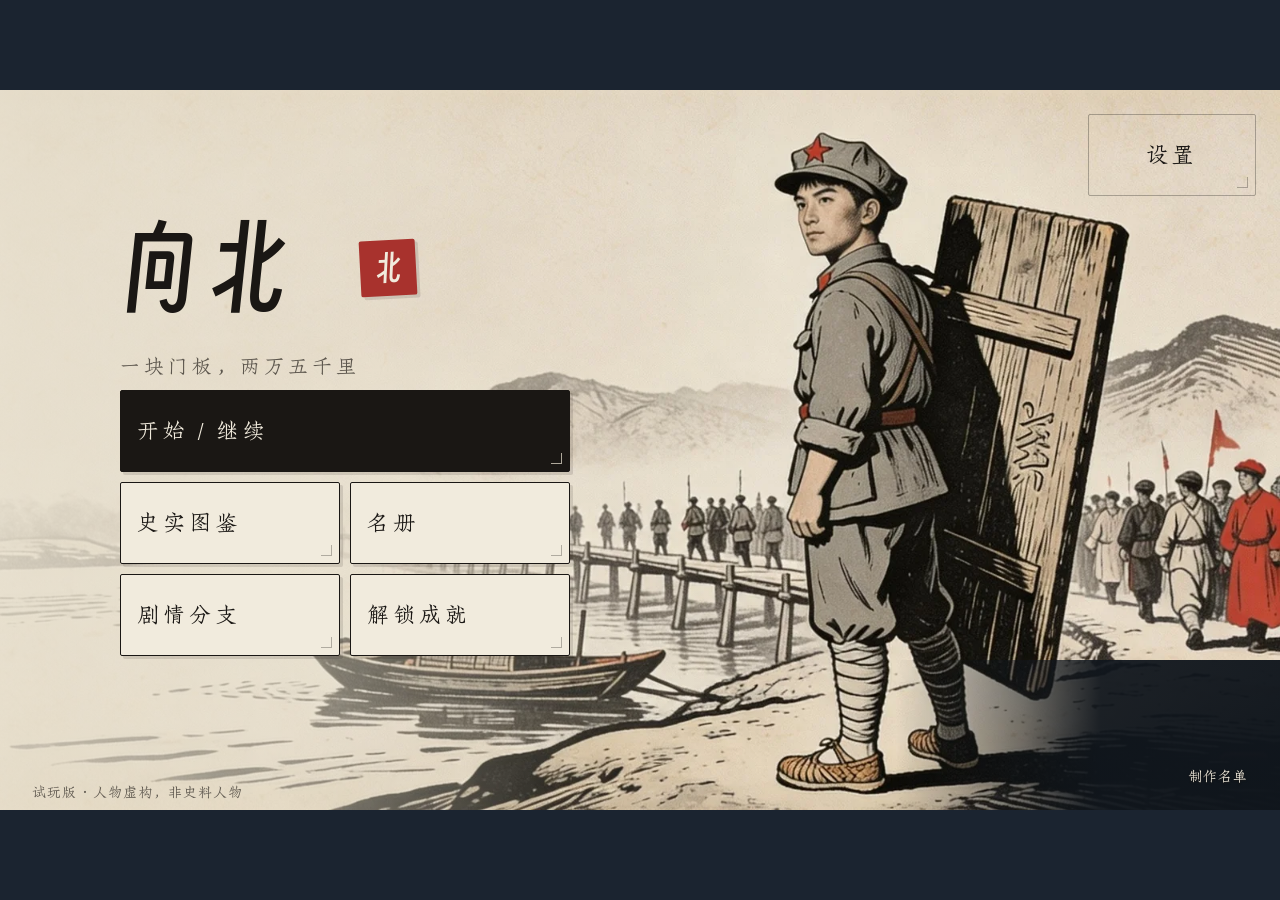
==== commit a36cce1d: "feat: 标题入口重做与门板唯一状态（v1.7.2-dev）" ====
--- a/project/index.html
+++ b/project/index.html
@@ -17,16 +17,17 @@
 
     <!-- 标题画面：ui-layout §2 -->
     <section id="scene-title" class="scene" aria-label="标题画面">
-      <h1 class="title-main"><button type="button" class="title-main__button" data-action="init-game" aria-label="向北 · 点击初始化游戏">向北</button></h1>
+      <h1 class="title-main">向北</h1>
       <span class="title-seal" aria-hidden="true">北</span>
       <p class="title-sub">一块门板，两万五千里</p>
       <div id="title-menu" class="title-menu" role="menu" aria-label="主菜单">
-        <button type="button" class="menu-button xb-btn xb-btn--primary menu-button--wide" role="menuitem" data-action="saves">存档</button>
+        <button type="button" class="menu-button xb-btn xb-btn--primary menu-button--wide" role="menuitem" data-action="saves">开始 / 继续</button>
         <button type="button" class="menu-button xb-btn" role="menuitem" data-action="codex">史实图鉴</button>
         <button type="button" class="menu-button xb-btn" role="menuitem" data-action="roster-gallery">名册</button>
         <button type="button" class="menu-button xb-btn" role="menuitem" data-action="branch">剧情分支</button>
         <button type="button" class="menu-button xb-btn" role="menuitem" data-action="achievements">解锁成就</button>
       </div>
+      <button type="button" class="title-settings xb-btn xb-btn--ghost" data-action="open-settings" aria-haspopup="dialog">设置</button>
       <p class="title-version">试玩版 · 人物虚构，非史料人物</p>
       <a class="title-credits" href="./CREDITS.txt" target="_blank" rel="noopener">制作名单</a>
     </section>
@@ -212,6 +213,11 @@
         <div class="xb-settings__row">
           <span class="xb-settings__label">跳读已读</span>
           <button type="button" id="set-skip" class="xb-switch" role="switch" aria-checked="false" aria-label="跳读已读"></button>
+        </div>
+        <div id="settings-danger" class="xb-settings__danger">
+          <p class="xb-settings__danger-title">危险操作</p>
+          <p class="xb-settings__danger-hint">清空全部存档、剧情分支、成就、名册与剧情回顾；音量、字号等设置保留。此操作不可撤销。</p>
+          <button type="button" id="settings-init-game" class="xb-btn xb-btn--danger xb-settings__danger-button" data-action="init-game">初始化游戏</button>
         </div>
         <button type="button" class="pause-button" data-action="close-settings">返回</button>
       </div>
@@ -355,6 +361,18 @@
       </div>
     </div>
 
+    <!-- 行囊未满：点“系好行囊”但四格没装满时先确认；选“否”回到多选，已选的物资不动 -->
+    <div id="bag-confirm-modal" class="xb-door-modal" role="dialog" aria-modal="true" aria-labelledby="bag-confirm-title" aria-describedby="bag-confirm-body" hidden>
+      <div class="xb-door">
+        <h2 id="bag-confirm-title" class="xb-door__title">行囊</h2>
+        <p id="bag-confirm-body" class="xb-door__body">行囊尚未装满，长征路途艰险，确定要继续吗？</p>
+        <div class="xb-danger__actions">
+          <button type="button" id="bag-confirm-yes" class="xb-btn xb-btn--primary" data-action="bag-confirm-yes">是</button>
+          <button type="button" id="bag-confirm-no" class="xb-btn" data-action="bag-confirm-no">否</button>
+        </div>
+      </div>
+    </div>
+
     <!-- 门板舍弃：只在草地结算、条件 A/B/C 全不满足时出现 -->
     <div id="door-modal" class="xb-door-modal" role="dialog" aria-modal="true" aria-labelledby="door-title" hidden>
       <div class="xb-door">
--- a/project/style.css
+++ b/project/style.css
@@ -417,12 +417,21 @@
   gap: 10px;
 }
 
-/* 开始、继续、剧情分支各占整行；图鉴与名册并排，五个入口落在 844×390 的 44 CSS px 热区之上。 */
-.title-menu .menu-button[data-action="start"],
-.title-menu .menu-button[data-action="continue"],
+/* 「开始 / 继续」占整行；其余四个入口两两并排，落在 844×390 的 44 CSS px 热区之上。 */
 .title-menu .menu-button--wide {
   grid-column: 1 / -1;
   width: 450px;
+}
+
+/* 标题态设置入口：右上角独立按钮，不挤进 2×2 主菜单。
+   #scene-title 提高优先级，避免后面的 .xb-btn { position: relative } 覆盖绝对定位。 */
+#scene-title .title-settings {
+  position: absolute;
+  right: 24px;
+  top: 24px;
+  min-width: 168px;
+  min-height: 82px;
+  padding: 0 24px;
 }
 
 .title-menu .menu-button {
@@ -494,6 +503,7 @@
 .title-seal,
 .title-sub,
 .title-menu,
+.title-settings,
 .title-version,
 .title-credits {
   z-index: 1;
@@ -1746,6 +1756,33 @@
   gap: var(--space-4);
   min-height: 56px;
   font-size: var(--fs-note);
+}
+
+/* 危险操作只在标题态设置里出现；用分隔线与普通设置拉开距离。 */
+.xb-settings__danger {
+  margin-top: var(--space-2);
+  padding-top: var(--space-3);
+  border-top: var(--border) dashed var(--ink-a30);
+}
+
+.xb-settings__danger-title {
+  margin: 0 0 6px;
+  font-size: var(--fs-note);
+  font-weight: 700;
+  letter-spacing: 2px;
+  color: var(--cinnabar);
+}
+
+.xb-settings__danger-hint {
+  margin: 0 0 var(--space-3);
+  font-size: var(--fs-small);
+  line-height: 1.6;
+  color: var(--ink-muted);
+}
+
+.xb-settings__danger-button {
+  width: 100%;
+  min-height: 82px;
 }
 
 .xb-settings__label {
@@ -4019,6 +4056,8 @@
   .xb-door__title { font-size: 38px; }
   .xb-door__body { font-size: 26px; }
   .xb-door .xb-btn { min-height: 64px; font-size: 22px; }
+  /* 行囊未满的「是/否」是手机上必须点得准的出口，同样抬到 82 逻辑 ≈ 44.4 CSS px。 */
+  #bag-confirm-modal .xb-danger__actions .xb-btn { min-height: 82px; font-size: 22px; }
 
   /* 歧路图在 844×390 下：章节卡仍一排七张，但字号放大到约 11–13 CSS px；
      详情是一屏内可滚的纸卡，节点行 96 逻辑 ≈ 52 CSS px。 */
@@ -4342,37 +4381,7 @@
   }
 }
 
-/* ---------- 存档：标题入口、列表、确认弹窗（v1.6） ---------- */
-.title-main__button {
-  margin: 0;
-  padding: 0;
-  font: inherit;
-  letter-spacing: inherit;
-  line-height: inherit;
-  color: inherit;
-  background: none;
-  border: 0;
-  cursor: pointer;
-}
-
-/* 点下与初始化确认期间：加粗 + 重影，给一次“按到了”的反馈 */
-.title-main__button:active,
-.title-main__button.is-pressed {
-  font-weight: 700;
-  text-shadow:
-    4px 4px 0 var(--ink-a30),
-    -1px 0 0 var(--ink),
-    1px 0 0 var(--ink);
-}
-
-.title-main__button:focus-visible {
-  outline: none;
-  box-shadow:
-    0 0 0 var(--focus-w) var(--focus-color),
-    0 0 0 calc(var(--focus-w) + var(--focus-offset)) var(--focus-gap);
-}
-
-.xb-saves {
+/* ---------- 存档：标题入口、列表、确认弹窗（v1.6） ---------- */.xb-saves {
   position: absolute;
   inset: 0;
   z-index: var(--z-saves);
